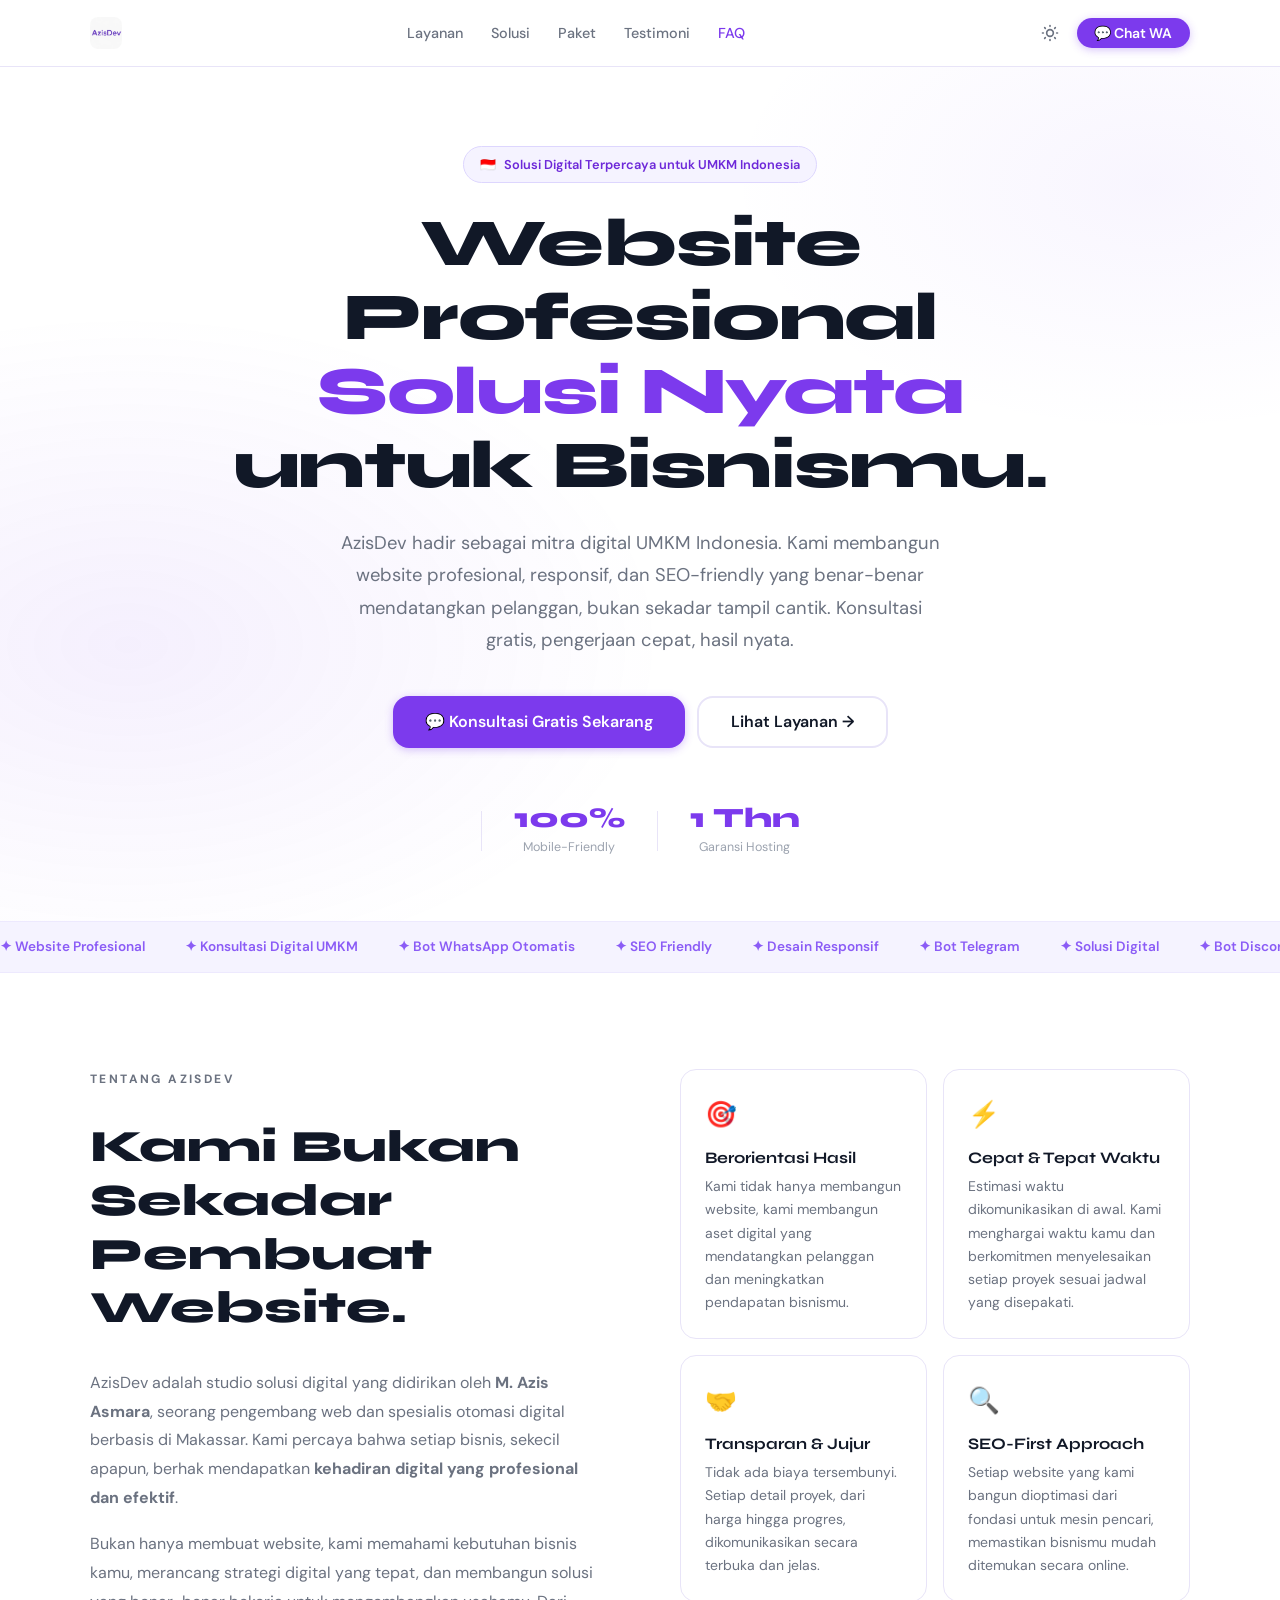
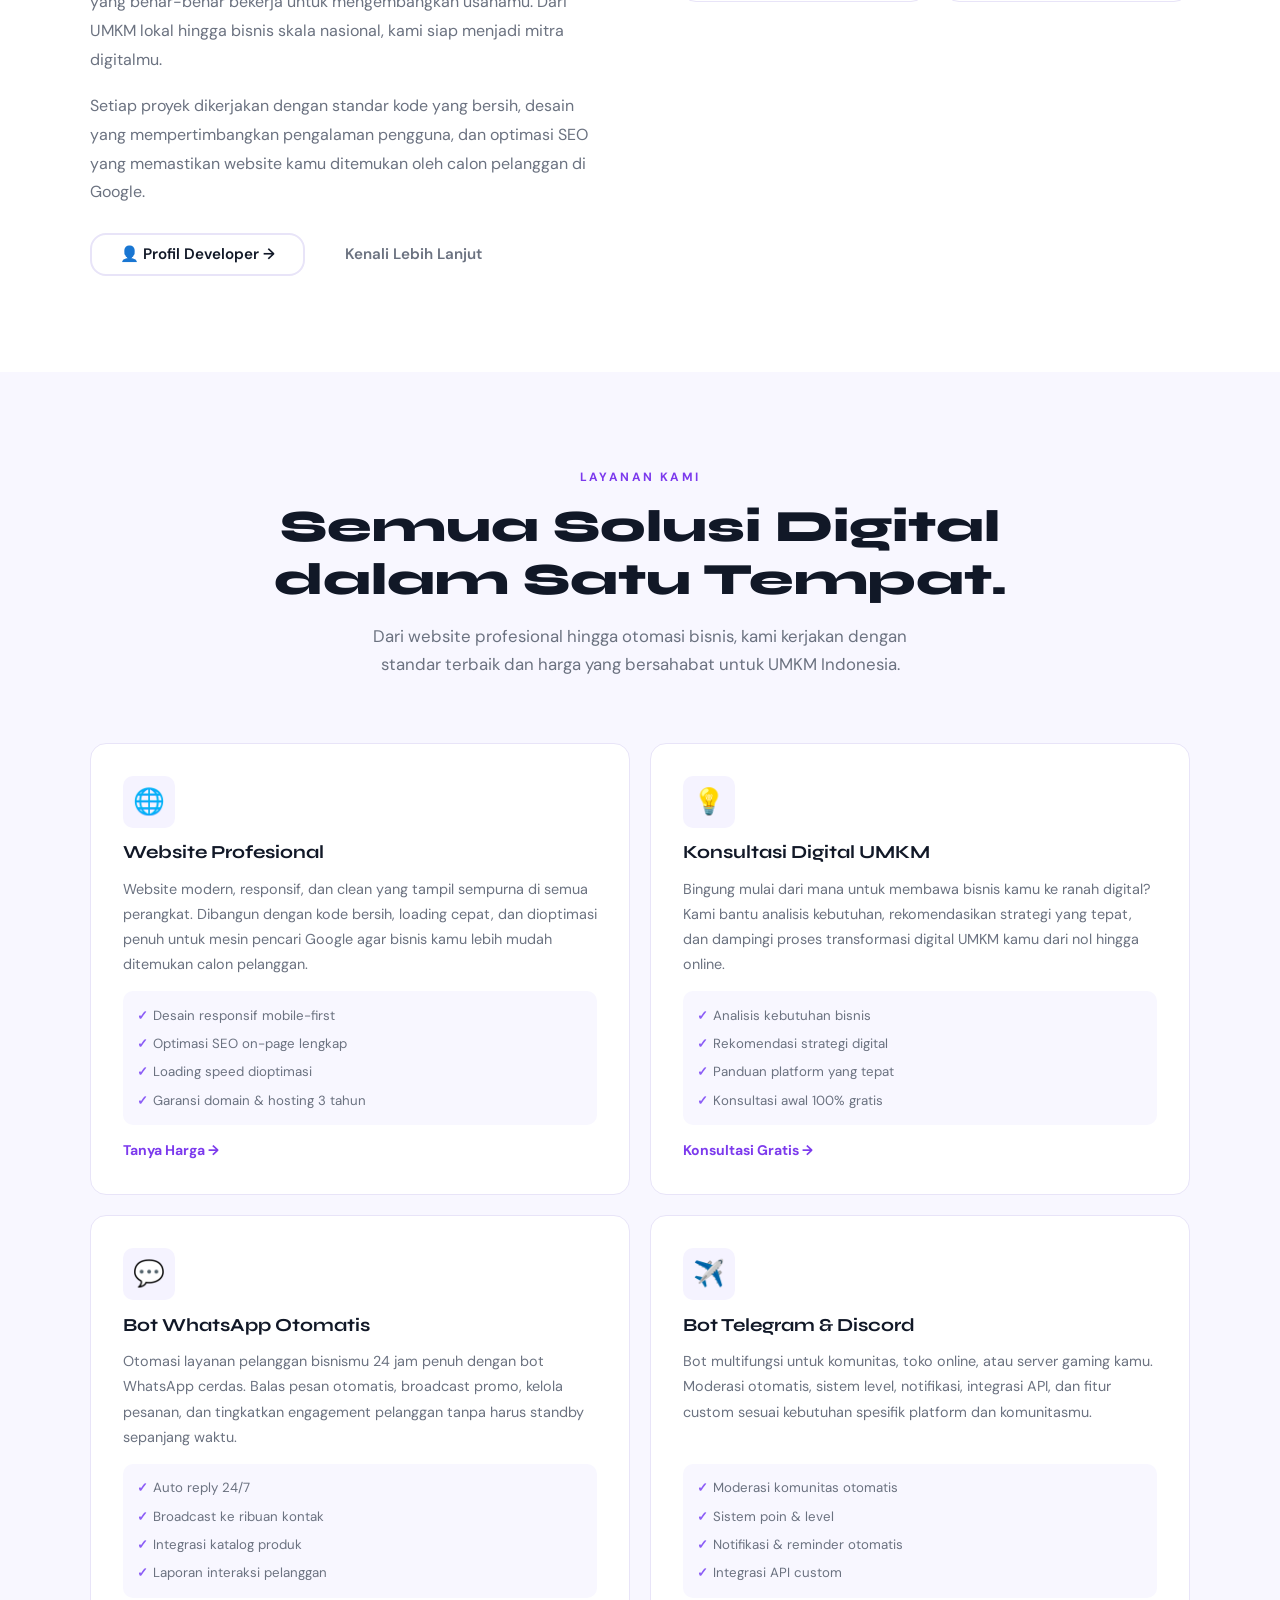
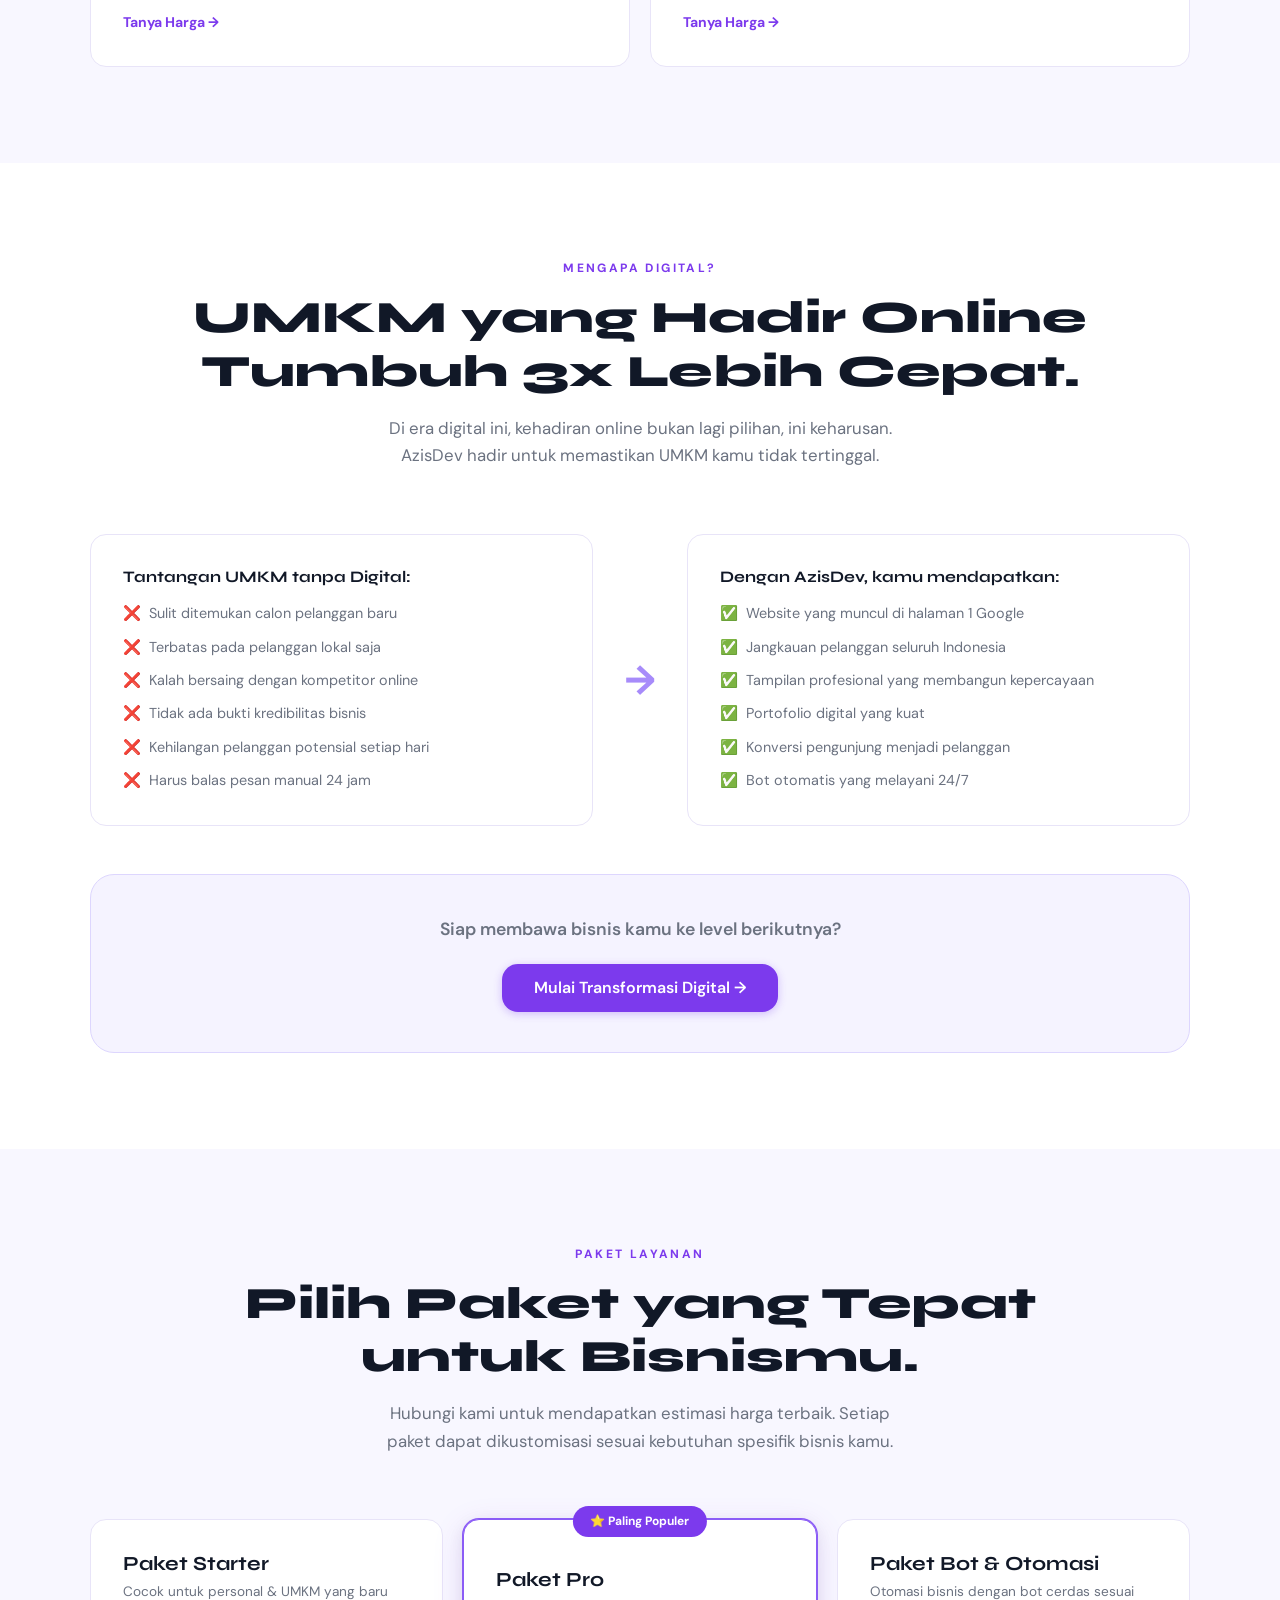
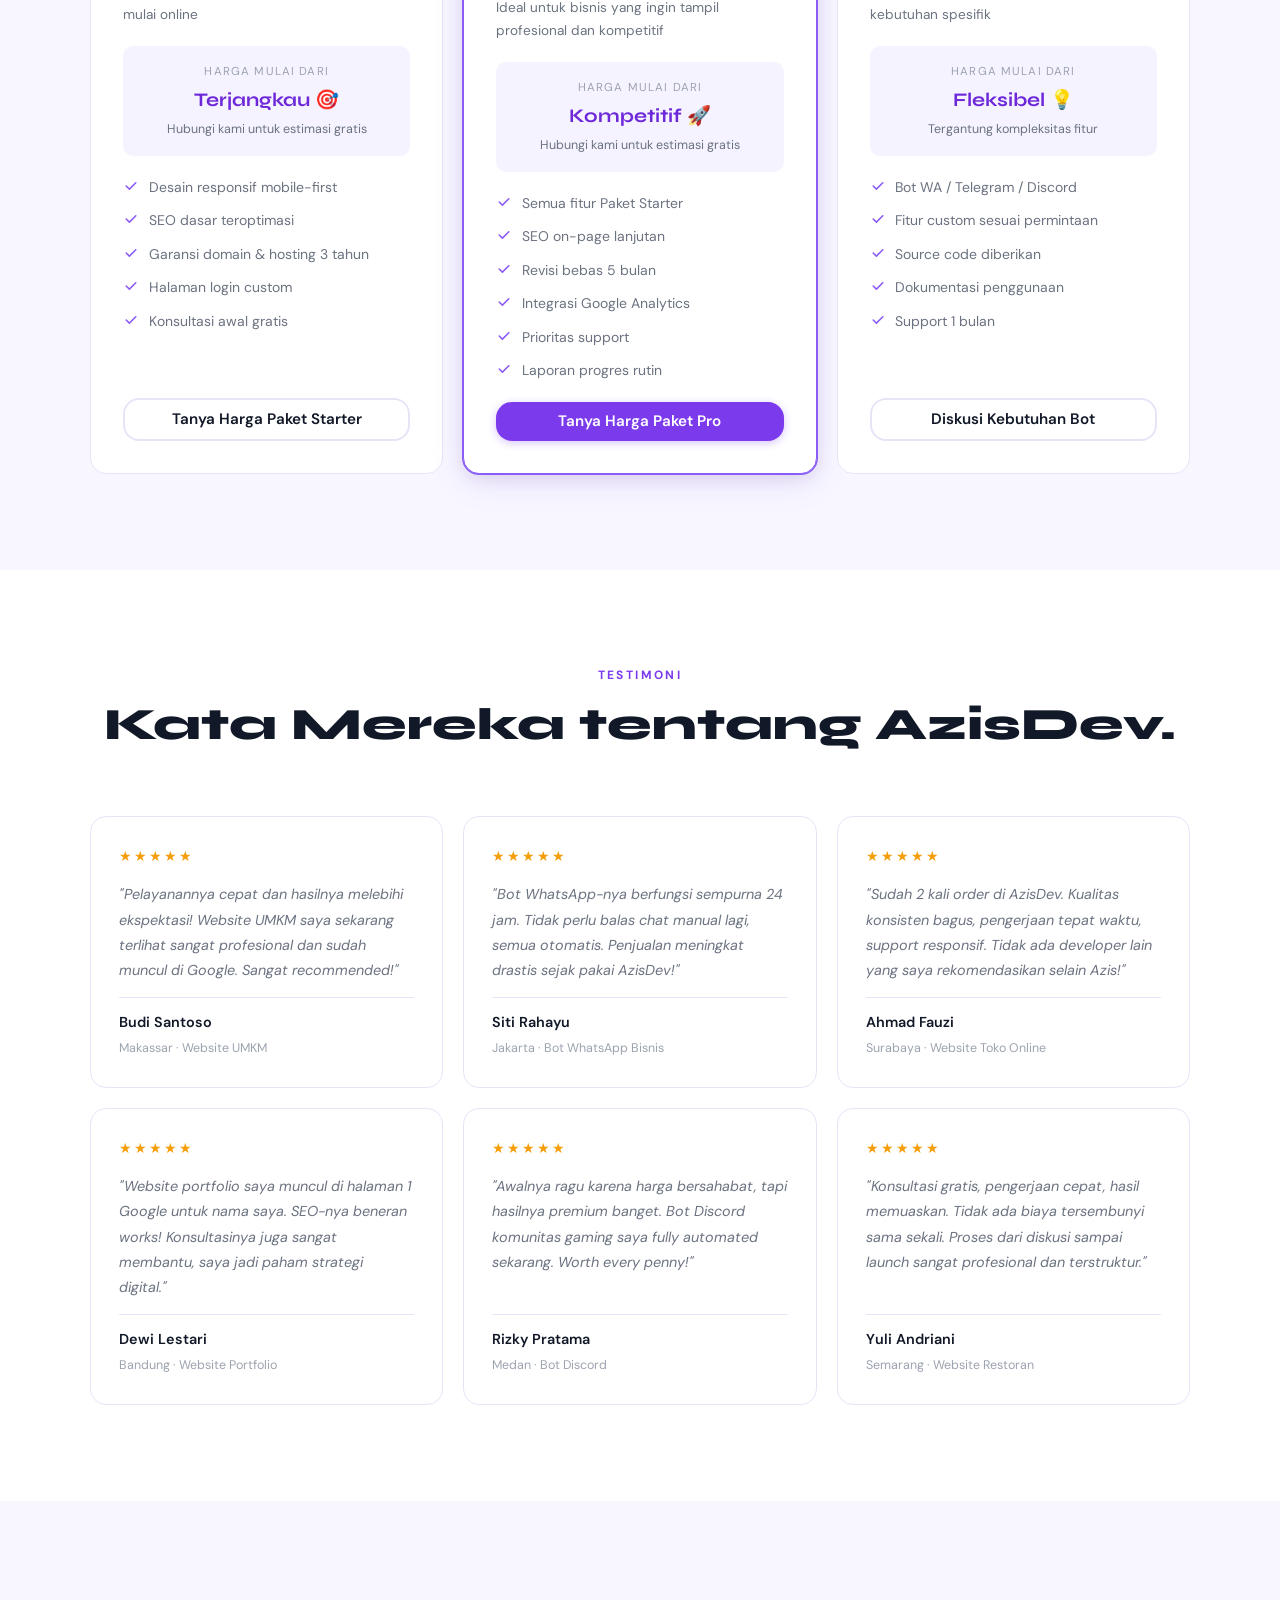
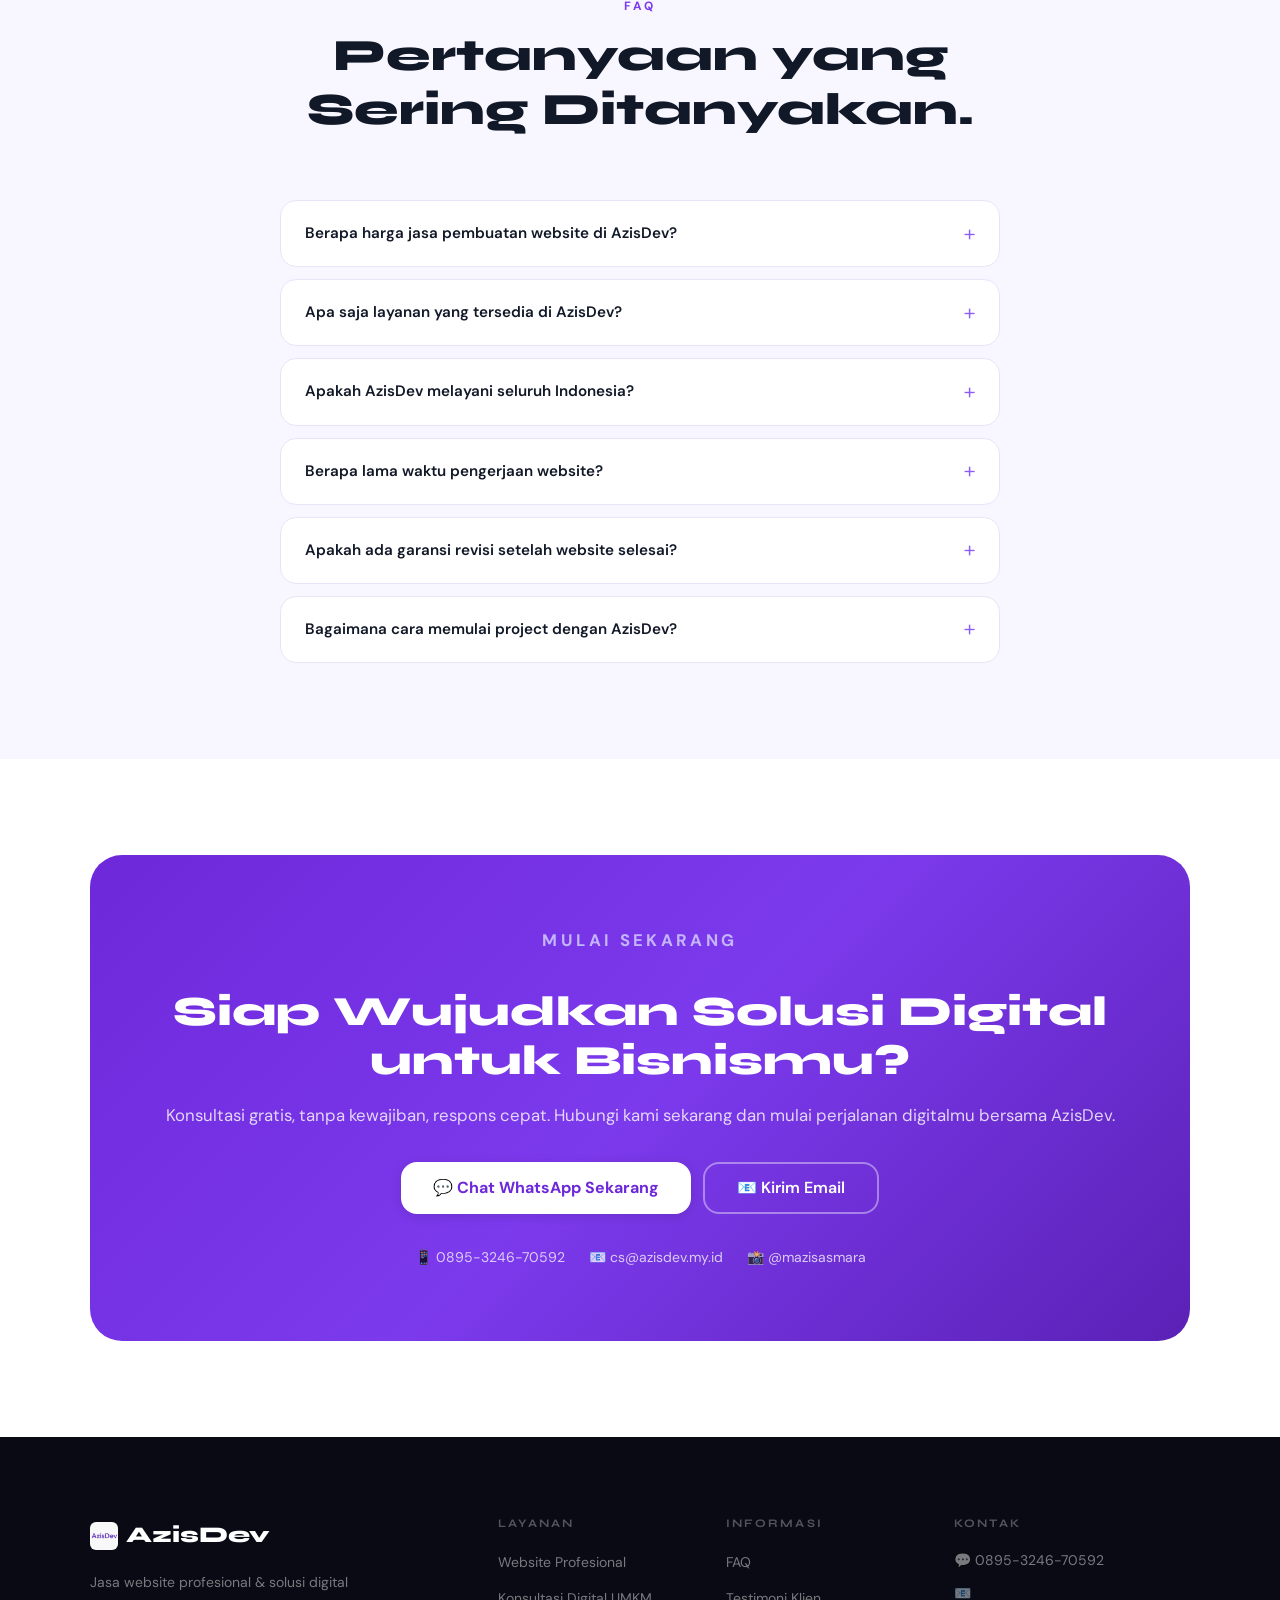
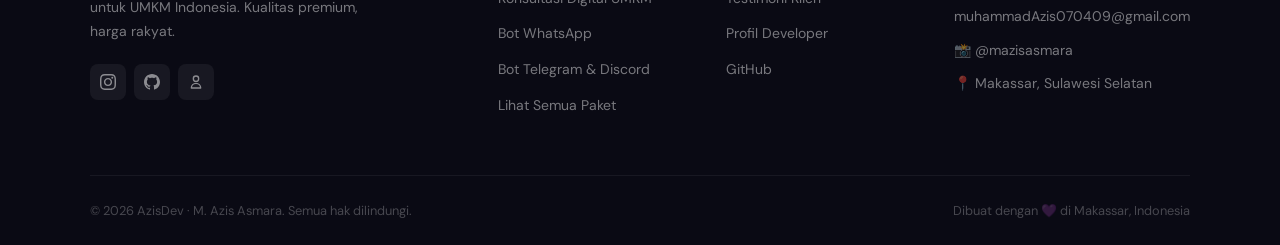
==== index.html @ d0a7f4ba "Update og:image and twitter:image to logo.webp" ====
<!DOCTYPE html>
<html lang="id" prefix="og: https://ogp.me/ns#">
<head>
  <!-- ═══════════════════════════════════════════════
       CHARSET & VIEWPORT, wajib ada, pertama
  ═══════════════════════════════════════════════ -->
  <meta charset="UTF-8">
  <meta name="viewport" content="width=device-width, initial-scale=1.0">
  <meta http-equiv="X-UA-Compatible" content="IE=edge">

  <!-- ═══════════════════════════════════════════════
       PRIMARY SEO
  ═══════════════════════════════════════════════ -->
  <title>AzisDev – Jasa Website Profesional & Solusi Digital UMKM Termurah Indonesia</title>
  <meta name="description" content="AzisDev menyediakan jasa pembuatan website profesional, konsultasi digital, dan solusi teknologi untuk UMKM di seluruh Indonesia. Website responsif, SEO-friendly, modern, dan harga terjangkau. Konsultasi gratis!">
  <meta name="keywords" content="jasa website profesional, jasa pembuatan website, solusi digital UMKM, konsultasi website, jasa website murah indonesia, web developer indonesia, jasa website UMKM, azisdev, M Azis Asmara, website bisnis indonesia">
  <meta name="author" content="M. Azis Asmara – AzisDev">
  <meta name="robots" content="index, follow, max-snippet:-1, max-image-preview:large, max-video-preview:-1">
  <meta name="theme-color" content="#7c3aed">
  <meta name="copyright" content="AzisDev 2026">
  <meta name="language" content="Indonesian">
  <meta name="revisit-after" content="7 days">
  <meta name="category" content="Web Development, Digital Solutions">
  <meta name="coverage" content="Indonesia">
  <meta name="distribution" content="Global">
  <meta name="rating" content="General">

  <!-- ═══════════════════════════════════════════════
       CANONICAL
  ═══════════════════════════════════════════════ -->
  <link rel="canonical" href="https://azisdev.my.id/">

  <!-- ═══════════════════════════════════════════════
       OPEN GRAPH
  ═══════════════════════════════════════════════ -->
  <meta property="og:type" content="website">
  <meta property="og:site_name" content="AzisDev">
  <meta property="og:locale" content="id_ID">
  <meta property="og:title" content="AzisDev – Jasa Website Profesional & Solusi Digital UMKM">
  <meta property="og:description" content="Jasa pembuatan website profesional dan solusi digital untuk UMKM di seluruh Indonesia. Responsif, SEO-friendly, harga terjangkau. Konsultasi gratis!">
  <meta property="og:url" content="https://azisdev.my.id/">
  <meta property="og:image" content="https://azisdev.my.id/img/logo.webp">
  <meta property="og:image:width" content="500">
  <meta property="og:image:height" content="500">
  <meta property="og:image:alt" content="AzisDev – Jasa Website & Solusi Digital UMKM Indonesia">

  <!-- ═══════════════════════════════════════════════
       TWITTER CARD
  ═══════════════════════════════════════════════ -->
  <meta name="twitter:card" content="summary_large_image">
  <meta name="twitter:site" content="@mazisasmara">
  <meta name="twitter:creator" content="@mazisasmara">
  <meta name="twitter:title" content="AzisDev – Jasa Website Profesional & Solusi Digital UMKM">
  <meta name="twitter:description" content="Jasa pembuatan website profesional dan solusi digital untuk UMKM Indonesia. Responsif, SEO-friendly, harga terjangkau.">
  <meta name="twitter:image" content="https://azisdev.my.id/img/logo.webp">

  <!-- ═══════════════════════════════════════════════
       FAVICON
  ═══════════════════════════════════════════════ -->
  <link rel="icon" type="image/webp" href="/img/logo.webp">
  <link rel="apple-touch-icon" href="/img/logo.webp">
  <link rel="shortcut icon" href="/img/logo.webp">

  <!-- ═══════════════════════════════════════════════
       SCHEMA.ORG STRUCTURED DATA
  ═══════════════════════════════════════════════ -->
  <script type="application/ld+json">
  {
    "@context": "https://schema.org",
    "@graph": [
      {
        "@type": "WebSite",
        "@id": "https://azisdev.my.id/#website",
        "url": "https://azisdev.my.id/",
        "name": "AzisDev",
        "description": "Jasa website profesional dan solusi digital untuk UMKM Indonesia",
        "inLanguage": ["id-ID", "en-US"],
        "publisher": { "@id": "https://azisdev.my.id/#business" }
      },
      {
        "@type": "ProfessionalService",
        "@id": "https://azisdev.my.id/#business",
        "name": "AzisDev",
        "alternateName": "Azis Dev",
        "url": "https://azisdev.my.id/",
        "logo": "https://azisdev.my.id/img/logo.webp",
        "image": "https://azisdev.my.id/img/logo.webp",
        "description": "AzisDev menyediakan jasa pembuatan website profesional, konsultasi digital, dan solusi teknologi untuk UMKM di seluruh Indonesia.",
        "founder": {
          "@type": "Person",
          "name": "M. Azis Asmara",
          "url": "https://azisasmara.my.id/",
          "sameAs": [
            "https://www.instagram.com/mazisasmara",
            "https://github.com/mazisasmara"
          ]
        },
        "telephone": "+62895324670592",
        "email": "cs@azisdev.my.id",
        "address": {
          "@type": "PostalAddress",
          "addressLocality": "Makassar",
          "addressRegion": "Sulawesi Selatan",
          "addressCountry": "ID"
        },
        "geo": {
          "@type": "GeoCoordinates",
          "latitude": -5.1477,
          "longitude": 119.4327
        },
        "areaServed": {
          "@type": "Country",
          "name": "Indonesia"
        },
        "serviceType": ["Website Development", "Digital Consulting", "UMKM Digital Solutions", "WhatsApp Bot", "Telegram Bot"],
        "openingHours": "Mo-Su 08:00-22:00",
        "sameAs": [
          "https://www.instagram.com/mazisasmara",
          "https://github.com/mazisasmara",
          "https://azisasmara.my.id/"
        ],
        "aggregateRating": {
          "@type": "AggregateRating",
          "ratingValue": "5.0",
          "reviewCount": "24",
          "bestRating": "5",
          "worstRating": "1"
        }
      },
      {
        "@type": "FAQPage",
        "mainEntity": [
          {
            "@type": "Question",
            "name": "Berapa harga jasa pembuatan website di AzisDev?",
            "acceptedAnswer": {
              "@type": "Answer",
              "text": "Harga kami sangat kompetitif dan disesuaikan dengan kebutuhan proyek. Hubungi kami via WhatsApp untuk konsultasi dan estimasi harga gratis tanpa kewajiban apapun."
            }
          },
          {
            "@type": "Question",
            "name": "Apa saja layanan yang tersedia di AzisDev?",
            "acceptedAnswer": {
              "@type": "Answer",
              "text": "AzisDev menyediakan jasa pembuatan website profesional, konsultasi digital untuk UMKM, bot WhatsApp otomatis, bot Telegram, bot Discord, dan solusi teknologi custom sesuai kebutuhan bisnis."
            }
          },
          {
            "@type": "Question",
            "name": "Apakah AzisDev melayani seluruh Indonesia?",
            "acceptedAnswer": {
              "@type": "Answer",
              "text": "Ya, AzisDev melayani klien dari seluruh Indonesia secara online. Konsultasi dilakukan via WhatsApp dan pengerjaan dilakukan secara remote."
            }
          },
          {
            "@type": "Question",
            "name": "Berapa lama pengerjaan website?",
            "acceptedAnswer": {
              "@type": "Answer",
              "text": "Estimasi waktu pengerjaan dikomunikasikan di awal sesuai kompleksitas proyek. Landing page sederhana bisa selesai dalam 1-3 hari kerja, website kompleks 1-2 minggu."
            }
          }
        ]
      }
    ]
  }
  </script>

  <!-- ═══════════════════════════════════════════════
       PRECONNECT & FONTS
  ═══════════════════════════════════════════════ -->
  <link rel="preconnect" href="https://fonts.googleapis.com">
  <link rel="preconnect" href="https://fonts.gstatic.com" crossorigin>
  <link href="https://fonts.googleapis.com/css2?family=Syne:wght@600;700;800&family=DM+Sans:ital,opsz,wght@0,9..40,300;0,9..40,400;0,9..40,500;0,9..40,600;1,9..40,400&display=swap" rel="stylesheet">

  <!-- ═══════════════════════════════════════════════
       STYLES
  ═══════════════════════════════════════════════ -->
  <link rel="stylesheet" href="style.css">
</head>

<body>

<!-- ═══════════════════ SKIP NAV (accessibility) ═══════════════════ -->
<a href="#main" class="skip-nav">Langsung ke konten utama</a>

<!-- ═══════════════════════════════════════════════
     NAVBAR
═══════════════════════════════════════════════ -->
<header role="banner">
  <nav class="nav" id="nav" aria-label="Navigasi utama">
    <div class="nav__inner">

      <!-- Logo -->
      <a href="/" class="nav__logo" aria-label="AzisDev – Beranda">
        <img src="/img/logo.webp" alt="AzisDev logo" width="32" height="32" class="nav__logo-img">
        <!-- <span class="nav__logo-text"><span class="accent">Azis</span>Dev</span> -->
      </a>

      <!-- Desktop links -->
      <ul class="nav__links" role="list">
        <li><a href="#layanan" class="nav__link">Layanan</a></li>
        <li><a href="#solusi" class="nav__link">Solusi</a></li>
        <li><a href="#paket" class="nav__link">Paket</a></li>
        <li><a href="#testimoni" class="nav__link">Testimoni</a></li>
        <li><a href="#faq" class="nav__link">FAQ</a></li>
      </ul>

      <!-- Right actions -->
      <div class="nav__actions">
        <button class="btn-theme" id="themeBtn" aria-label="Toggle dark mode" title="Ganti tema">
          <svg class="icon-sun" aria-hidden="true" fill="none" stroke="currentColor" stroke-width="2" viewBox="0 0 24 24"><path stroke-linecap="round" stroke-linejoin="round" d="M12 3v1m0 16v1m9-9h-1M4 12H3m15.364 6.364l-.707-.707M6.343 6.343l-.707-.707m12.728 0l-.707.707M6.343 17.657l-.707.707M16 12a4 4 0 11-8 0 4 4 0 018 0z"/></svg>
          <svg class="icon-moon" aria-hidden="true" fill="none" stroke="currentColor" stroke-width="2" viewBox="0 0 24 24"><path stroke-linecap="round" stroke-linejoin="round" d="M20.354 15.354A9 9 0 018.646 3.646 9.003 9.003 0 0012 21a9.003 9.003 0 008.354-5.646z"/></svg>
        </button>
        <a href="https://wa.me/62895324670592?text=Halo%20AzisDev%2C%20saya%20ingin%20konsultasi" class="btn btn--primary btn--sm" target="_blank" rel="noopener noreferrer" aria-label="Chat WhatsApp AzisDev">
          💬 Chat WA
        </a>
        <button class="nav__burger" id="burger" aria-label="Buka menu" aria-expanded="false" aria-controls="mobileMenu">
          <span></span><span></span><span></span>
        </button>
      </div>
    </div>

    <!-- Mobile menu -->
    <div class="nav__mobile" id="mobileMenu" role="dialog" aria-label="Menu navigasi mobile" hidden>
      <ul role="list">
        <li><a href="#layanan" class="nav__link">Layanan</a></li>
        <li><a href="#solusi" class="nav__link">Solusi</a></li>
        <li><a href="#paket" class="nav__link">Paket</a></li>
        <li><a href="#testimoni" class="nav__link">Testimoni</a></li>
        <li><a href="#faq" class="nav__link">FAQ</a></li>
      </ul>
      <a href="https://wa.me/62895324670592?text=Halo%20AzisDev%2C%20saya%20ingin%20konsultasi" class="btn btn--primary" target="_blank" rel="noopener noreferrer">💬 Chat WhatsApp</a>
    </div>
  </nav>
</header>

<!-- ═══════════════════════════════════════════════
     MAIN CONTENT
═══════════════════════════════════════════════ -->
<main id="main" role="main">

  <!-- ─── HERO ─── -->
  <section class="hero" aria-labelledby="hero-heading">
    <div class="hero__bg" aria-hidden="true"></div>
    <div class="container">
      <div class="hero__content">

        <div class="badge animate-fade-up" role="text">
          <span aria-hidden="true">🇮🇩</span>
          Solusi Digital Terpercaya untuk UMKM Indonesia
        </div>

        <h1 id="hero-heading" class="hero__title animate-fade-up" style="animation-delay:.1s">
          Website Profesional<br>
          <span class="accent">Solusi Nyata</span><br>
          untuk Bisnismu.
        </h1>

        <p class="hero__desc animate-fade-up" style="animation-delay:.2s">
          AzisDev hadir sebagai mitra digital UMKM Indonesia. Kami membangun website profesional, responsif, dan SEO-friendly yang benar-benar mendatangkan pelanggan, bukan sekadar tampil cantik. Konsultasi gratis, pengerjaan cepat, hasil nyata.
        </p>

        <div class="hero__cta animate-fade-up" style="animation-delay:.3s">
          <a href="https://wa.me/62895324670592?text=Halo%20AzisDev%2C%20saya%20ingin%20konsultasi%20gratis" class="btn btn--primary btn--lg" target="_blank" rel="noopener noreferrer">
            💬 Konsultasi Gratis Sekarang
          </a>
          <a href="#layanan" class="btn btn--outline btn--lg">
            Lihat Layanan →
          </a>
        </div>

        <div class="hero__stats animate-fade-up" style="animation-delay:.4s" role="list" aria-label="Statistik AzisDev">
          
          <div class="stat__divider" aria-hidden="true"></div>
          <div class="stat" role="listitem">
            <strong class="stat__num">100%</strong>
            <span class="stat__label">Mobile-Friendly</span>
          </div>
          <div class="stat__divider" aria-hidden="true"></div>
          <div class="stat" role="listitem">
            <strong class="stat__num">1 Thn</strong>
            <span class="stat__label">Garansi Hosting</span>
          </div>
        </div>

      </div>
    </div>
  </section>

  <!-- ─── MARQUEE ─── -->
  <div class="marquee" aria-hidden="true">
    <div class="marquee__track">
      <div class="marquee__inner">
        <span>✦ Website Profesional</span><span>✦ Konsultasi Digital UMKM</span><span>✦ Bot WhatsApp Otomatis</span><span>✦ SEO Friendly</span><span>✦ Desain Responsif</span><span>✦ Bot Telegram</span><span>✦ Solusi Digital</span><span>✦ Bot Discord</span><span>✦ Harga Terjangkau</span><span>✦ Garansi 3 Tahun</span>
        <span>✦ Website Profesional</span><span>✦ Konsultasi Digital UMKM</span><span>✦ Bot WhatsApp Otomatis</span><span>✦ SEO Friendly</span><span>✦ Desain Responsif</span><span>✦ Bot Telegram</span><span>✦ Solusi Digital</span><span>✦ Bot Discord</span><span>✦ Harga Terjangkau</span><span>✦ Garansi 3 Tahun</span>
      </div>
    </div>
  </div>

  <!-- ─── TENTANG ─── -->
  <section class="section about" aria-labelledby="about-heading">
    <div class="container">
      <div class="about__grid">
        <div class="about__text">
          <p class="section-label">Tentang AzisDev</p>
          <h2 id="about-heading" class="section-title aos">Kami Bukan Sekadar Pembuat Website.</h2>
          <p class="aos" style="animation-delay:.1s">
            AzisDev adalah studio solusi digital yang didirikan oleh <strong>M. Azis Asmara</strong>, seorang pengembang web dan spesialis otomasi digital berbasis di Makassar. Kami percaya bahwa setiap bisnis, sekecil apapun, berhak mendapatkan <strong>kehadiran digital yang profesional dan efektif</strong>.
          </p>
          <p class="aos" style="animation-delay:.18s">
            Bukan hanya membuat website, kami memahami kebutuhan bisnis kamu, merancang strategi digital yang tepat, dan membangun solusi yang benar-benar bekerja untuk mengembangkan usahamu. Dari UMKM lokal hingga bisnis skala nasional, kami siap menjadi mitra digitalmu.
          </p>
          <p class="aos" style="animation-delay:.26s">
            Setiap proyek dikerjakan dengan standar kode yang bersih, desain yang mempertimbangkan pengalaman pengguna, dan optimasi SEO yang memastikan website kamu ditemukan oleh calon pelanggan di Google.
          </p>
          <div class="about__actions aos" style="animation-delay:.34s">
            <a href="https://azisasmara.my.id/" class="btn btn--outline" target="_blank" rel="noopener noreferrer" aria-label="Lihat profil M. Azis Asmara">
              👤 Profil Developer →
            </a>
            <a href="https://wa.me/62895324670592?text=Halo%20Azis%2C%20saya%20ingin%20tahu%20lebih%20tentang%20AzisDev" class="btn btn--ghost" target="_blank" rel="noopener noreferrer">
              Kenali Lebih Lanjut
            </a>
          </div>
        </div>
        <div class="about__values aos" aria-label="Nilai-nilai AzisDev">
          <div class="value-card">
            <div class="value-card__icon" aria-hidden="true">🎯</div>
            <h3>Berorientasi Hasil</h3>
            <p>Kami tidak hanya membangun website, kami membangun aset digital yang mendatangkan pelanggan dan meningkatkan pendapatan bisnismu.</p>
          </div>
          <div class="value-card">
            <div class="value-card__icon" aria-hidden="true">⚡</div>
            <h3>Cepat & Tepat Waktu</h3>
            <p>Estimasi waktu dikomunikasikan di awal. Kami menghargai waktu kamu dan berkomitmen menyelesaikan setiap proyek sesuai jadwal yang disepakati.</p>
          </div>
          <div class="value-card">
            <div class="value-card__icon" aria-hidden="true">🤝</div>
            <h3>Transparan & Jujur</h3>
            <p>Tidak ada biaya tersembunyi. Setiap detail proyek, dari harga hingga progres, dikomunikasikan secara terbuka dan jelas.</p>
          </div>
          <div class="value-card">
            <div class="value-card__icon" aria-hidden="true">🔍</div>
            <h3>SEO-First Approach</h3>
            <p>Setiap website yang kami bangun dioptimasi dari fondasi untuk mesin pencari, memastikan bisnismu mudah ditemukan secara online.</p>
          </div>
        </div>
      </div>
    </div>
  </section>

  <!-- ─── LAYANAN ─── -->
  <section class="section services bg-alt" id="layanan" aria-labelledby="services-heading">
    <div class="container">
      <div class="section-header">
        <p class="section-label">Layanan Kami</p>
        <h2 id="services-heading" class="section-title aos">Semua Solusi Digital<br>dalam Satu Tempat.</h2>
        <p class="section-sub aos">Dari website profesional hingga otomasi bisnis, kami kerjakan dengan standar terbaik dan harga yang bersahabat untuk UMKM Indonesia.</p>
      </div>

      <div class="services__grid">

        <article class="service-card aos" aria-labelledby="svc1">
          <div class="service-card__icon" aria-hidden="true">🌐</div>
          <h3 id="svc1">Website Profesional</h3>
          <p>Website modern, responsif, dan clean yang tampil sempurna di semua perangkat. Dibangun dengan kode bersih, loading cepat, dan dioptimasi penuh untuk mesin pencari Google agar bisnis kamu lebih mudah ditemukan calon pelanggan.</p>
          <ul class="service-card__features" aria-label="Fitur website profesional">
            <li>Desain responsif mobile-first</li>
            <li>Optimasi SEO on-page lengkap</li>
            <li>Loading speed dioptimasi</li>
            <li>Garansi domain & hosting 3 tahun</li>
          </ul>
          <a href="https://wa.me/62895324670592?text=Halo%20AzisDev%2C%20saya%20tertarik%20jasa%20website%20profesional" class="service-card__cta" target="_blank" rel="noopener noreferrer">Tanya Harga →</a>
        </article>

        <article class="service-card aos" style="animation-delay:.1s" aria-labelledby="svc2">
          <div class="service-card__icon" aria-hidden="true">💡</div>
          <h3 id="svc2">Konsultasi Digital UMKM</h3>
          <p>Bingung mulai dari mana untuk membawa bisnis kamu ke ranah digital? Kami bantu analisis kebutuhan, rekomendasikan strategi yang tepat, dan dampingi proses transformasi digital UMKM kamu dari nol hingga online.</p>
          <ul class="service-card__features" aria-label="Fitur konsultasi digital">
            <li>Analisis kebutuhan bisnis</li>
            <li>Rekomendasi strategi digital</li>
            <li>Panduan platform yang tepat</li>
            <li>Konsultasi awal 100% gratis</li>
          </ul>
          <a href="https://wa.me/62895324670592?text=Halo%20AzisDev%2C%20saya%20butuh%20konsultasi%20digital%20untuk%20UMKM" class="service-card__cta" target="_blank" rel="noopener noreferrer">Konsultasi Gratis →</a>
        </article>

        <article class="service-card aos" style="animation-delay:.2s" aria-labelledby="svc3">
          <div class="service-card__icon" aria-hidden="true">💬</div>
          <h3 id="svc3">Bot WhatsApp Otomatis</h3>
          <p>Otomasi layanan pelanggan bisnismu 24 jam penuh dengan bot WhatsApp cerdas. Balas pesan otomatis, broadcast promo, kelola pesanan, dan tingkatkan engagement pelanggan tanpa harus standby sepanjang waktu.</p>
          <ul class="service-card__features" aria-label="Fitur bot WhatsApp">
            <li>Auto reply 24/7</li>
            <li>Broadcast ke ribuan kontak</li>
            <li>Integrasi katalog produk</li>
            <li>Laporan interaksi pelanggan</li>
          </ul>
          <a href="https://wa.me/62895324670592?text=Halo%20AzisDev%2C%20saya%20tertarik%20jasa%20bot%20WhatsApp" class="service-card__cta" target="_blank" rel="noopener noreferrer">Tanya Harga →</a>
        </article>

        <article class="service-card aos" style="animation-delay:.3s" aria-labelledby="svc4">
          <div class="service-card__icon" aria-hidden="true">✈️</div>
          <h3 id="svc4">Bot Telegram & Discord</h3>
          <p>Bot multifungsi untuk komunitas, toko online, atau server gaming kamu. Moderasi otomatis, sistem level, notifikasi, integrasi API, dan fitur custom sesuai kebutuhan spesifik platform dan komunitasmu.</p>
          <ul class="service-card__features" aria-label="Fitur bot Telegram Discord">
            <li>Moderasi komunitas otomatis</li>
            <li>Sistem poin & level</li>
            <li>Notifikasi & reminder otomatis</li>
            <li>Integrasi API custom</li>
          </ul>
          <a href="https://wa.me/62895324670592?text=Halo%20AzisDev%2C%20saya%20tertarik%20jasa%20bot%20Telegram%20atau%20Discord" class="service-card__cta" target="_blank" rel="noopener noreferrer">Tanya Harga →</a>
        </article>

      </div>
    </div>
  </section>

  <!-- ─── SOLUSI UMKM ─── -->
  <section class="section solution" id="solusi" aria-labelledby="solution-heading">
    <div class="container">
      <div class="section-header">
        <p class="section-label">Mengapa Digital?</p>
        <h2 id="solution-heading" class="section-title aos">UMKM yang Hadir Online<br>Tumbuh 3x Lebih Cepat.</h2>
        <p class="section-sub aos">Di era digital ini, kehadiran online bukan lagi pilihan, ini keharusan. AzisDev hadir untuk memastikan UMKM kamu tidak tertinggal.</p>
      </div>

      <div class="solution__grid">
        <div class="solution__problems aos">
          <h3>Tantangan UMKM tanpa Digital:</h3>
          <ul class="problem-list" role="list">
            <li role="listitem"><span aria-hidden="true">❌</span> Sulit ditemukan calon pelanggan baru</li>
            <li role="listitem"><span aria-hidden="true">❌</span> Terbatas pada pelanggan lokal saja</li>
            <li role="listitem"><span aria-hidden="true">❌</span> Kalah bersaing dengan kompetitor online</li>
            <li role="listitem"><span aria-hidden="true">❌</span> Tidak ada bukti kredibilitas bisnis</li>
            <li role="listitem"><span aria-hidden="true">❌</span> Kehilangan pelanggan potensial setiap hari</li>
            <li role="listitem"><span aria-hidden="true">❌</span> Harus balas pesan manual 24 jam</li>
          </ul>
        </div>
        <div class="solution__arrow aos" aria-hidden="true">→</div>
        <div class="solution__results aos" style="animation-delay:.15s">
          <h3>Dengan AzisDev, kamu mendapatkan:</h3>
          <ul class="result-list" role="list">
            <li role="listitem"><span aria-hidden="true">✅</span> Website yang muncul di halaman 1 Google</li>
            <li role="listitem"><span aria-hidden="true">✅</span> Jangkauan pelanggan seluruh Indonesia</li>
            <li role="listitem"><span aria-hidden="true">✅</span> Tampilan profesional yang membangun kepercayaan</li>
            <li role="listitem"><span aria-hidden="true">✅</span> Portofolio digital yang kuat</li>
            <li role="listitem"><span aria-hidden="true">✅</span> Konversi pengunjung menjadi pelanggan</li>
            <li role="listitem"><span aria-hidden="true">✅</span> Bot otomatis yang melayani 24/7</li>
          </ul>
        </div>
      </div>

      <div class="solution__cta aos">
        <p>Siap membawa bisnis kamu ke level berikutnya?</p>
        <a href="https://wa.me/62895324670592?text=Halo%20AzisDev%2C%20saya%20ingin%20konsultasi%20digital%20untuk%20bisnis%20saya" class="btn btn--primary btn--lg" target="_blank" rel="noopener noreferrer">
          Mulai Transformasi Digital →
        </a>
      </div>
    </div>
  </section>

  <!-- ─── PAKET ─── -->
  <section class="section packages bg-alt" id="paket" aria-labelledby="paket-heading">
    <div class="container">
      <div class="section-header">
        <p class="section-label">Paket Layanan</p>
        <h2 id="paket-heading" class="section-title aos">Pilih Paket yang Tepat<br>untuk Bisnismu.</h2>
        <p class="section-sub aos">Hubungi kami untuk mendapatkan estimasi harga terbaik. Setiap paket dapat dikustomisasi sesuai kebutuhan spesifik bisnis kamu.</p>
      </div>

      <div class="packages__grid">

        <article class="pkg-card aos" aria-labelledby="pkg1">
          <div class="pkg-card__header">
            <h3 id="pkg1">Paket Starter</h3>
            <p class="pkg-card__sub">Cocok untuk personal & UMKM yang baru mulai online</p>
          </div>
          <div class="pkg-card__price">
            <span class="pkg-card__price-label">Harga mulai dari</span>
            <span class="pkg-card__price-value">Terjangkau 🎯</span>
            <span class="pkg-card__price-note">Hubungi kami untuk estimasi gratis</span>
          </div>
          <ul class="pkg-card__features" aria-label="Fitur paket starter">
            <li><svg aria-hidden="true" viewBox="0 0 20 20" fill="currentColor"><path fill-rule="evenodd" d="M16.707 5.293a1 1 0 010 1.414l-8 8a1 1 0 01-1.414 0l-4-4a1 1 0 011.414-1.414L8 12.586l7.293-7.293a1 1 0 011.414 0z" clip-rule="evenodd"/></svg>Desain responsif mobile-first</li>
            <li><svg aria-hidden="true" viewBox="0 0 20 20" fill="currentColor"><path fill-rule="evenodd" d="M16.707 5.293a1 1 0 010 1.414l-8 8a1 1 0 01-1.414 0l-4-4a1 1 0 011.414-1.414L8 12.586l7.293-7.293a1 1 0 011.414 0z" clip-rule="evenodd"/></svg>SEO dasar teroptimasi</li>
            <li><svg aria-hidden="true" viewBox="0 0 20 20" fill="currentColor"><path fill-rule="evenodd" d="M16.707 5.293a1 1 0 010 1.414l-8 8a1 1 0 01-1.414 0l-4-4a1 1 0 011.414-1.414L8 12.586l7.293-7.293a1 1 0 011.414 0z" clip-rule="evenodd"/></svg>Garansi domain & hosting 3 tahun</li>
            <li><svg aria-hidden="true" viewBox="0 0 20 20" fill="currentColor"><path fill-rule="evenodd" d="M16.707 5.293a1 1 0 010 1.414l-8 8a1 1 0 01-1.414 0l-4-4a1 1 0 011.414-1.414L8 12.586l7.293-7.293a1 1 0 011.414 0z" clip-rule="evenodd"/></svg>Halaman login custom</li>
            <li><svg aria-hidden="true" viewBox="0 0 20 20" fill="currentColor"><path fill-rule="evenodd" d="M16.707 5.293a1 1 0 010 1.414l-8 8a1 1 0 01-1.414 0l-4-4a1 1 0 011.414-1.414L8 12.586l7.293-7.293a1 1 0 011.414 0z" clip-rule="evenodd"/></svg>Konsultasi awal gratis</li>
          </ul>
          <a href="https://wa.me/62895324670592?text=Halo%20Azis%2C%20saya%20tertarik%20Paket%20Starter%20dan%20ingin%20tanya%20harga" class="btn btn--outline" target="_blank" rel="noopener noreferrer">Tanya Harga Paket Starter</a>
        </article>

        <article class="pkg-card pkg-card--popular aos" style="animation-delay:.12s" aria-labelledby="pkg2" aria-describedby="popular-badge">
          <div class="pkg-card__badge" id="popular-badge" role="text">⭐ Paling Populer</div>
          <div class="pkg-card__header">
            <h3 id="pkg2">Paket Pro</h3>
            <p class="pkg-card__sub">Ideal untuk bisnis yang ingin tampil profesional dan kompetitif</p>
          </div>
          <div class="pkg-card__price">
            <span class="pkg-card__price-label">Harga mulai dari</span>
            <span class="pkg-card__price-value">Kompetitif 🚀</span>
            <span class="pkg-card__price-note">Hubungi kami untuk estimasi gratis</span>
          </div>
          <ul class="pkg-card__features" aria-label="Fitur paket pro">
            <li><svg aria-hidden="true" viewBox="0 0 20 20" fill="currentColor"><path fill-rule="evenodd" d="M16.707 5.293a1 1 0 010 1.414l-8 8a1 1 0 01-1.414 0l-4-4a1 1 0 011.414-1.414L8 12.586l7.293-7.293a1 1 0 011.414 0z" clip-rule="evenodd"/></svg>Semua fitur Paket Starter</li>
            <li><svg aria-hidden="true" viewBox="0 0 20 20" fill="currentColor"><path fill-rule="evenodd" d="M16.707 5.293a1 1 0 010 1.414l-8 8a1 1 0 01-1.414 0l-4-4a1 1 0 011.414-1.414L8 12.586l7.293-7.293a1 1 0 011.414 0z" clip-rule="evenodd"/></svg>SEO on-page lanjutan</li>
            <li><svg aria-hidden="true" viewBox="0 0 20 20" fill="currentColor"><path fill-rule="evenodd" d="M16.707 5.293a1 1 0 010 1.414l-8 8a1 1 0 01-1.414 0l-4-4a1 1 0 011.414-1.414L8 12.586l7.293-7.293a1 1 0 011.414 0z" clip-rule="evenodd"/></svg>Revisi bebas 5 bulan</li>
            <li><svg aria-hidden="true" viewBox="0 0 20 20" fill="currentColor"><path fill-rule="evenodd" d="M16.707 5.293a1 1 0 010 1.414l-8 8a1 1 0 01-1.414 0l-4-4a1 1 0 011.414-1.414L8 12.586l7.293-7.293a1 1 0 011.414 0z" clip-rule="evenodd"/></svg>Integrasi Google Analytics</li>
            <li><svg aria-hidden="true" viewBox="0 0 20 20" fill="currentColor"><path fill-rule="evenodd" d="M16.707 5.293a1 1 0 010 1.414l-8 8a1 1 0 01-1.414 0l-4-4a1 1 0 011.414-1.414L8 12.586l7.293-7.293a1 1 0 011.414 0z" clip-rule="evenodd"/></svg>Prioritas support</li>
            <li><svg aria-hidden="true" viewBox="0 0 20 20" fill="currentColor"><path fill-rule="evenodd" d="M16.707 5.293a1 1 0 010 1.414l-8 8a1 1 0 01-1.414 0l-4-4a1 1 0 011.414-1.414L8 12.586l7.293-7.293a1 1 0 011.414 0z" clip-rule="evenodd"/></svg>Laporan progres rutin</li>
          </ul>
          <a href="https://wa.me/62895324670592?text=Halo%20Azis%2C%20saya%20tertarik%20Paket%20Pro%20dan%20ingin%20tanya%20harga" class="btn btn--primary" target="_blank" rel="noopener noreferrer">Tanya Harga Paket Pro</a>
        </article>

        <article class="pkg-card aos" style="animation-delay:.24s" aria-labelledby="pkg3">
          <div class="pkg-card__header">
            <h3 id="pkg3">Paket Bot & Otomasi</h3>
            <p class="pkg-card__sub">Otomasi bisnis dengan bot cerdas sesuai kebutuhan spesifik</p>
          </div>
          <div class="pkg-card__price">
            <span class="pkg-card__price-label">Harga mulai dari</span>
            <span class="pkg-card__price-value">Fleksibel 💡</span>
            <span class="pkg-card__price-note">Tergantung kompleksitas fitur</span>
          </div>
          <ul class="pkg-card__features" aria-label="Fitur paket bot">
            <li><svg aria-hidden="true" viewBox="0 0 20 20" fill="currentColor"><path fill-rule="evenodd" d="M16.707 5.293a1 1 0 010 1.414l-8 8a1 1 0 01-1.414 0l-4-4a1 1 0 011.414-1.414L8 12.586l7.293-7.293a1 1 0 011.414 0z" clip-rule="evenodd"/></svg>Bot WA / Telegram / Discord</li>
            <li><svg aria-hidden="true" viewBox="0 0 20 20" fill="currentColor"><path fill-rule="evenodd" d="M16.707 5.293a1 1 0 010 1.414l-8 8a1 1 0 01-1.414 0l-4-4a1 1 0 011.414-1.414L8 12.586l7.293-7.293a1 1 0 011.414 0z" clip-rule="evenodd"/></svg>Fitur custom sesuai permintaan</li>
            <li><svg aria-hidden="true" viewBox="0 0 20 20" fill="currentColor"><path fill-rule="evenodd" d="M16.707 5.293a1 1 0 010 1.414l-8 8a1 1 0 01-1.414 0l-4-4a1 1 0 011.414-1.414L8 12.586l7.293-7.293a1 1 0 011.414 0z" clip-rule="evenodd"/></svg>Source code diberikan</li>
            <li><svg aria-hidden="true" viewBox="0 0 20 20" fill="currentColor"><path fill-rule="evenodd" d="M16.707 5.293a1 1 0 010 1.414l-8 8a1 1 0 01-1.414 0l-4-4a1 1 0 011.414-1.414L8 12.586l7.293-7.293a1 1 0 011.414 0z" clip-rule="evenodd"/></svg>Dokumentasi penggunaan</li>
            <li><svg aria-hidden="true" viewBox="0 0 20 20" fill="currentColor"><path fill-rule="evenodd" d="M16.707 5.293a1 1 0 010 1.414l-8 8a1 1 0 01-1.414 0l-4-4a1 1 0 011.414-1.414L8 12.586l7.293-7.293a1 1 0 011.414 0z" clip-rule="evenodd"/></svg>Support 1 bulan</li>
          </ul>
          <a href="https://wa.me/62895324670592?text=Halo%20Azis%2C%20saya%20tertarik%20jasa%20bot%20otomasi%20dan%20ingin%20tanya%20harga" class="btn btn--outline" target="_blank" rel="noopener noreferrer">Diskusi Kebutuhan Bot</a>
        </article>

      </div>
    </div>
  </section>

  <!-- ─── TESTIMONI ─── -->
  <section class="section testimonials" id="testimoni" aria-labelledby="testi-heading">
    <div class="container">
      <div class="section-header">
        <p class="section-label">Testimoni</p>
        <h2 id="testi-heading" class="section-title aos">Kata Mereka tentang AzisDev.</h2>
      </div>
      <div class="testi__grid" role="list" aria-label="Testimoni klien AzisDev">

        <blockquote class="testi-card aos" role="listitem">
          <div class="testi-card__stars" aria-label="Rating 5 dari 5">★★★★★</div>
          <p>"Pelayanannya cepat dan hasilnya melebihi ekspektasi! Website UMKM saya sekarang terlihat sangat profesional dan sudah muncul di Google. Sangat recommended!"</p>
          <footer>
            <strong>Budi Santoso</strong>
            <span>Makassar · Website UMKM</span>
          </footer>
        </blockquote>

        <blockquote class="testi-card aos" style="animation-delay:.1s" role="listitem">
          <div class="testi-card__stars" aria-label="Rating 5 dari 5">★★★★★</div>
          <p>"Bot WhatsApp-nya berfungsi sempurna 24 jam. Tidak perlu balas chat manual lagi, semua otomatis. Penjualan meningkat drastis sejak pakai AzisDev!"</p>
          <footer>
            <strong>Siti Rahayu</strong>
            <span>Jakarta · Bot WhatsApp Bisnis</span>
          </footer>
        </blockquote>

        <blockquote class="testi-card aos" style="animation-delay:.2s" role="listitem">
          <div class="testi-card__stars" aria-label="Rating 5 dari 5">★★★★★</div>
          <p>"Sudah 2 kali order di AzisDev. Kualitas konsisten bagus, pengerjaan tepat waktu, support responsif. Tidak ada developer lain yang saya rekomendasikan selain Azis!"</p>
          <footer>
            <strong>Ahmad Fauzi</strong>
            <span>Surabaya · Website Toko Online</span>
          </footer>
        </blockquote>

        <blockquote class="testi-card aos" style="animation-delay:.3s" role="listitem">
          <div class="testi-card__stars" aria-label="Rating 5 dari 5">★★★★★</div>
          <p>"Website portfolio saya muncul di halaman 1 Google untuk nama saya. SEO-nya beneran works! Konsultasinya juga sangat membantu, saya jadi paham strategi digital."</p>
          <footer>
            <strong>Dewi Lestari</strong>
            <span>Bandung · Website Portfolio</span>
          </footer>
        </blockquote>

        <blockquote class="testi-card aos" style="animation-delay:.4s" role="listitem">
          <div class="testi-card__stars" aria-label="Rating 5 dari 5">★★★★★</div>
          <p>"Awalnya ragu karena harga bersahabat, tapi hasilnya premium banget. Bot Discord komunitas gaming saya fully automated sekarang. Worth every penny!"</p>
          <footer>
            <strong>Rizky Pratama</strong>
            <span>Medan · Bot Discord</span>
          </footer>
        </blockquote>

        <blockquote class="testi-card aos" style="animation-delay:.5s" role="listitem">
          <div class="testi-card__stars" aria-label="Rating 5 dari 5">★★★★★</div>
          <p>"Konsultasi gratis, pengerjaan cepat, hasil memuaskan. Tidak ada biaya tersembunyi sama sekali. Proses dari diskusi sampai launch sangat profesional dan terstruktur."</p>
          <footer>
            <strong>Yuli Andriani</strong>
            <span>Semarang · Website Restoran</span>
          </footer>
        </blockquote>

      </div>
    </div>
  </section>

  <!-- ─── FAQ ─── -->
  <section class="section faq bg-alt" id="faq" aria-labelledby="faq-heading">
    <div class="container container--narrow">
      <div class="section-header">
        <p class="section-label">FAQ</p>
        <h2 id="faq-heading" class="section-title aos">Pertanyaan yang Sering Ditanyakan.</h2>
      </div>

      <div class="faq__list" role="list">

        <div class="faq__item aos" role="listitem" itemscope itemprop="mainEntity" itemtype="https://schema.org/Question">
          <button class="faq__btn" aria-expanded="false" aria-controls="faq1-answer">
            <span itemprop="name">Berapa harga jasa pembuatan website di AzisDev?</span>
            <span class="faq__icon" aria-hidden="true">+</span>
          </button>
          <div class="faq__answer" id="faq1-answer" role="region" hidden itemscope itemprop="acceptedAnswer" itemtype="https://schema.org/Answer">
            <div itemprop="text">
              <p>Harga kami sangat kompetitif dan disesuaikan dengan kompleksitas kebutuhan proyek kamu. Kami tidak menampilkan harga tetap karena setiap bisnis memiliki kebutuhan yang berbeda-beda. Hubungi kami via <strong>WhatsApp untuk konsultasi dan estimasi harga gratis</strong> tanpa kewajiban apapun. Kami akan memberikan penawaran terbaik yang sesuai anggaran kamu.</p>
            </div>
          </div>
        </div>

        <div class="faq__item aos" style="animation-delay:.08s" role="listitem" itemscope itemprop="mainEntity" itemtype="https://schema.org/Question">
          <button class="faq__btn" aria-expanded="false" aria-controls="faq2-answer">
            <span itemprop="name">Apa saja layanan yang tersedia di AzisDev?</span>
            <span class="faq__icon" aria-hidden="true">+</span>
          </button>
          <div class="faq__answer" id="faq2-answer" role="region" hidden itemscope itemprop="acceptedAnswer" itemtype="https://schema.org/Answer">
            <div itemprop="text">
              <p>AzisDev menyediakan: <strong>jasa pembuatan website profesional</strong> (landing page, company profile, toko online, portfolio), <strong>konsultasi digital untuk UMKM</strong>, <strong>bot WhatsApp otomatis</strong> (auto reply, broadcast, manajemen pelanggan), <strong>bot Telegram</strong> (komunitas, notifikasi, e-commerce), dan <strong>bot Discord</strong> (moderasi, level sistem, fitur custom). Semua layanan dapat dikustomisasi sesuai kebutuhan.</p>
            </div>
          </div>
        </div>

        <div class="faq__item aos" style="animation-delay:.16s" role="listitem" itemscope itemprop="mainEntity" itemtype="https://schema.org/Question">
          <button class="faq__btn" aria-expanded="false" aria-controls="faq3-answer">
            <span itemprop="name">Apakah AzisDev melayani seluruh Indonesia?</span>
            <span class="faq__icon" aria-hidden="true">+</span>
          </button>
          <div class="faq__answer" id="faq3-answer" role="region" hidden itemscope itemprop="acceptedAnswer" itemtype="https://schema.org/Answer">
            <div itemprop="text">
              <p>Ya, AzisDev melayani klien dari <strong>seluruh Indonesia</strong> secara online. Semua konsultasi dan koordinasi proyek dilakukan via WhatsApp sehingga tidak ada batasan lokasi. Kami sudah menangani klien dari berbagai kota besar di Indonesia.</p>
            </div>
          </div>
        </div>

        <div class="faq__item aos" style="animation-delay:.24s" role="listitem" itemscope itemprop="mainEntity" itemtype="https://schema.org/Question">
          <button class="faq__btn" aria-expanded="false" aria-controls="faq4-answer">
            <span itemprop="name">Berapa lama waktu pengerjaan website?</span>
            <span class="faq__icon" aria-hidden="true">+</span>
          </button>
          <div class="faq__answer" id="faq4-answer" role="region" hidden itemscope itemprop="acceptedAnswer" itemtype="https://schema.org/Answer">
            <div itemprop="text">
              <p>Estimasi waktu pengerjaan dikomunikasikan di awal sesuai kompleksitas proyek. <strong>Landing page sederhana</strong> biasanya selesai dalam 1–3 hari kerja. <strong>Website company profile</strong> 3–7 hari kerja. <strong>Website toko online</strong> atau sistem kompleks 1–2 minggu. Kami berkomitmen menyelesaikan setiap proyek tepat waktu sesuai kesepakatan.</p>
            </div>
          </div>
        </div>

        <div class="faq__item aos" style="animation-delay:.32s" role="listitem" itemscope itemprop="mainEntity" itemtype="https://schema.org/Question">
          <button class="faq__btn" aria-expanded="false" aria-controls="faq5-answer">
            <span itemprop="name">Apakah ada garansi revisi setelah website selesai?</span>
            <span class="faq__icon" aria-hidden="true">+</span>
          </button>
          <div class="faq__answer" id="faq5-answer" role="region" hidden itemscope itemprop="acceptedAnswer" itemtype="https://schema.org/Answer">
            <div itemprop="text">
              <p>Ya! <strong>Paket Pro</strong> menyediakan revisi bebas selama 5 bulan dan prioritas support. Semua paket mendapatkan konsultasi awal gratis dan revisi selama proses pengerjaan berlangsung. Kami tidak akan meninggalkan kamu setelah website selesai, kami memastikan kamu puas dengan hasilnya.</p>
            </div>
          </div>
        </div>

        <div class="faq__item aos" style="animation-delay:.4s" role="listitem" itemscope itemprop="mainEntity" itemtype="https://schema.org/Question">
          <button class="faq__btn" aria-expanded="false" aria-controls="faq6-answer">
            <span itemprop="name">Bagaimana cara memulai project dengan AzisDev?</span>
            <span class="faq__icon" aria-hidden="true">+</span>
          </button>
          <div class="faq__answer" id="faq6-answer" role="region" hidden itemscope itemprop="acceptedAnswer" itemtype="https://schema.org/Answer">
            <div itemprop="text">
              <p>Sangat mudah! Cukup <strong>hubungi kami via WhatsApp</strong> di nomor 0895-3246-70592. Ceritakan kebutuhan bisnis kamu, dan kami akan memberikan estimasi harga serta waktu pengerjaan secara gratis. Tidak ada kewajiban apapun, konsultasi awal selalu 100% gratis.</p>
            </div>
          </div>
        </div>

      </div>
    </div>
  </section>

  <!-- ─── CTA FINAL ─── -->
  <section class="section cta-final" aria-labelledby="cta-heading">
    <div class="container">
      <div class="cta-final__box aos">
        <p class="section-label" style="color:var(--violet-300)">Mulai Sekarang</p>
        <h2 id="cta-heading">Siap Wujudkan Solusi Digital<br>untuk Bisnismu?</h2>
        <p>Konsultasi gratis, tanpa kewajiban, respons cepat. Hubungi kami sekarang dan mulai perjalanan digitalmu bersama AzisDev.</p>
        <div class="cta-final__actions">
          <a href="https://wa.me/62895324670592?text=Halo%20AzisDev%2C%20saya%20siap%20memulai%20project%20digital%20saya" class="btn btn--white btn--lg" target="_blank" rel="noopener noreferrer">
            💬 Chat WhatsApp Sekarang
          </a>
          <a href="mailto:cs@azisdev.my.id" class="btn btn--outline-white btn--lg">
            📧 Kirim Email
          </a>
        </div>
        <div class="cta-final__contacts" aria-label="Informasi kontak AzisDev">
          <a href="https://wa.me/62895324670592" target="_blank" rel="noopener noreferrer" aria-label="WhatsApp AzisDev">📱 0895-3246-70592</a>
          <a href="mailto:cs@azisdev.my.id" aria-label="Email AzisDev">📧 cs@azisdev.my.id</a>
          <a href="https://www.instagram.com/mazisasmara" target="_blank" rel="noopener noreferrer" aria-label="Instagram M. Azis Asmara">📸 @mazisasmara</a>
        </div>
      </div>
    </div>
  </section>

</main>

<!-- ═══════════════════════════════════════════════
     FOOTER
═══════════════════════════════════════════════ -->
<footer class="footer" role="contentinfo">
  <div class="container">
    <div class="footer__grid">

      <div class="footer__brand">
        <a href="/" class="footer__logo" aria-label="AzisDev beranda">
          <img src="/img/logo.webp" alt="AzisDev" width="28" height="28" loading="lazy">
          <span><span class="accent">Azis</span>Dev</span>
        </a>
        <p>Jasa website profesional & solusi digital untuk UMKM Indonesia. Kualitas premium, harga rakyat.</p>
        <div class="footer__social" aria-label="Media sosial AzisDev">
          <a href="https://www.instagram.com/mazisasmara" target="_blank" rel="noopener noreferrer" aria-label="Instagram M. Azis Asmara" class="footer__social-link">
            <svg aria-hidden="true" viewBox="0 0 24 24" fill="currentColor"><path d="M12 2.163c3.204 0 3.584.012 4.85.07 3.252.148 4.771 1.691 4.919 4.919.058 1.265.069 1.645.069 4.849 0 3.205-.012 3.584-.069 4.849-.149 3.225-1.664 4.771-4.919 4.919-1.266.058-1.644.07-4.85.07-3.204 0-3.584-.012-4.849-.07-3.26-.149-4.771-1.699-4.919-4.92-.058-1.265-.07-1.644-.07-4.849 0-3.204.013-3.583.07-4.849.149-3.227 1.664-4.771 4.919-4.919 1.266-.057 1.645-.069 4.849-.069zm0-2.163c-3.259 0-3.667.014-4.947.072-4.358.2-6.78 2.618-6.98 6.98-.059 1.281-.073 1.689-.073 4.948 0 3.259.014 3.668.072 4.948.2 4.358 2.618 6.78 6.98 6.98 1.281.058 1.689.072 4.948.072 3.259 0 3.668-.014 4.948-.072 4.354-.2 6.782-2.618 6.979-6.98.059-1.28.073-1.689.073-4.948 0-3.259-.014-3.667-.072-4.947-.196-4.354-2.617-6.78-6.979-6.98-1.281-.059-1.69-.073-4.949-.073zm0 5.838c-3.403 0-6.162 2.759-6.162 6.162s2.759 6.163 6.162 6.163 6.162-2.759 6.162-6.163c0-3.403-2.759-6.162-6.162-6.162zm0 10.162c-2.209 0-4-1.79-4-4 0-2.209 1.791-4 4-4s4 1.791 4 4c0 2.21-1.791 4-4 4zm6.406-11.845c-.796 0-1.441.645-1.441 1.44s.645 1.44 1.441 1.44c.795 0 1.439-.645 1.439-1.44s-.644-1.44-1.439-1.44z"/></svg>
          </a>
          <a href="https://github.com/mazisasmara" target="_blank" rel="noopener noreferrer" aria-label="GitHub M. Azis Asmara" class="footer__social-link">
            <svg aria-hidden="true" viewBox="0 0 24 24" fill="currentColor"><path d="M12 0c-6.626 0-12 5.373-12 12 0 5.302 3.438 9.8 8.207 11.387.599.111.793-.261.793-.577v-2.234c-3.338.726-4.033-1.416-4.033-1.416-.546-1.387-1.333-1.756-1.333-1.756-1.089-.745.083-.729.083-.729 1.205.084 1.839 1.237 1.839 1.237 1.07 1.834 2.807 1.304 3.492.997.107-.775.418-1.305.762-1.604-2.665-.305-5.467-1.334-5.467-5.931 0-1.311.469-2.381 1.236-3.221-.124-.303-.535-1.524.117-3.176 0 0 1.008-.322 3.301 1.23.957-.266 1.983-.399 3.003-.404 1.02.005 2.047.138 3.006.404 2.291-1.552 3.297-1.23 3.297-1.23.653 1.653.242 2.874.118 3.176.77.84 1.235 1.911 1.235 3.221 0 4.609-2.807 5.624-5.479 5.921.43.372.823 1.102.823 2.222v3.293c0 .319.192.694.801.576 4.765-1.589 8.199-6.086 8.199-11.386 0-6.627-5.373-12-12-12z"/></svg>
          </a>
          <a href="https://azisasmara.my.id/" target="_blank" rel="noopener noreferrer" aria-label="Website profil M. Azis Asmara" class="footer__social-link">
            <svg aria-hidden="true" viewBox="0 0 24 24" fill="none" stroke="currentColor" stroke-width="2"><path stroke-linecap="round" stroke-linejoin="round" d="M16 7a4 4 0 11-8 0 4 4 0 018 0zM12 14a7 7 0 00-7 7h14a7 7 0 00-7-7z"/></svg>
          </a>
        </div>
      </div>

      <nav class="footer__nav" aria-label="Navigasi layanan">
        <h3>Layanan</h3>
        <ul role="list">
          <li><a href="#layanan">Website Profesional</a></li>
          <li><a href="#layanan">Konsultasi Digital UMKM</a></li>
          <li><a href="#layanan">Bot WhatsApp</a></li>
          <li><a href="#layanan">Bot Telegram & Discord</a></li>
          <li><a href="#paket">Lihat Semua Paket</a></li>
        </ul>
      </nav>

      <nav class="footer__nav" aria-label="Navigasi informasi">
        <h3>Informasi</h3>
        <ul role="list">
          <li><a href="#faq">FAQ</a></li>
          <li><a href="#testimoni">Testimoni Klien</a></li>
          <li><a href="https://azisasmara.my.id/" target="_blank" rel="noopener noreferrer">Profil Developer</a></li>
          <li><a href="https://github.com/mazisasmara" target="_blank" rel="noopener noreferrer">GitHub</a></li>
        </ul>
      </nav>

      <div class="footer__contact" aria-label="Kontak AzisDev">
        <h3>Kontak</h3>
        <address>
          <p><a href="https://wa.me/62895324670592" target="_blank" rel="noopener noreferrer">💬 0895-3246-70592</a></p>
          <p><a href="mailto:muhammadAzis070409@gmail.com">📧 muhammadAzis070409@gmail.com</a></p>
          <p><a href="https://www.instagram.com/mazisasmara" target="_blank" rel="noopener noreferrer">📸 @mazisasmara</a></p>
          <p>📍 Makassar, Sulawesi Selatan</p>
        </address>
      </div>

    </div>

    <div class="footer__bottom">
      <p>© <span id="year"></span> AzisDev · M. Azis Asmara. Semua hak dilindungi.</p>
      <p>Dibuat dengan 💜 di Makassar, Indonesia</p>
    </div>
  </div>
</footer>

<script src="app.js"></script>
</body>
</html>
---- style.css ----
/* ════════════════════════════════════════════════════
   AzisDev — style.css
   Theme: Clean Modern · White & Violet (light) · Dark mode
   ════════════════════════════════════════════════════ */

/* ── VARIABLES ──────────────────────────────────────── */
:root {
  --violet-50:  #f5f3ff;
  --violet-100: #ede9fe;
  --violet-200: #ddd6fe;
  --violet-300: #c4b5fd;
  --violet-400: #a78bfa;
  --violet-500: #8b5cf6;
  --violet-600: #7c3aed;
  --violet-700: #6d28d9;
  --violet-800: #5b21b6;
  --violet-900: #4c1d95;
  --violet-950: #2e1065;

  --bg:         #ffffff;
  --bg-alt:     #f8f7ff;
  --surface:    #ffffff;
  --border:     #e8e4f8;
  --text:       #111827;
  --text-muted: #6b7280;
  --text-sub:   #9ca3af;

  --shadow-sm:  0 1px 3px rgba(124,58,237,.08), 0 1px 2px rgba(0,0,0,.04);
  --shadow-md:  0 4px 16px rgba(124,58,237,.10), 0 2px 8px rgba(0,0,0,.06);
  --shadow-lg:  0 8px 32px rgba(124,58,237,.14), 0 4px 16px rgba(0,0,0,.08);

  --radius-sm:  10px;
  --radius-md:  16px;
  --radius-lg:  24px;
  --radius-xl:  32px;

  --font-sans:    'DM Sans', sans-serif;
  --font-display: 'Syne', sans-serif;

  --transition: .25s cubic-bezier(.4,0,.2,1);
  --nav-h: 66px;
}

[data-theme="dark"] {
  --bg:         #0a0a14;
  --bg-alt:     #0f0f1e;
  --surface:    #13132a;
  --border:     #1e1e3a;
  --text:       #f1f0ff;
  --text-muted: #a0a0c0;
  --text-sub:   #6060a0;
  --shadow-sm:  0 1px 3px rgba(0,0,0,.3);
  --shadow-md:  0 4px 16px rgba(0,0,0,.4);
  --shadow-lg:  0 8px 32px rgba(0,0,0,.5);
}

/* ── RESET ──────────────────────────────────────────── */
*, *::before, *::after { box-sizing: border-box; margin: 0; padding: 0; }

html {
  scroll-behavior: smooth;
  scroll-padding-top: var(--nav-h);
  -webkit-text-size-adjust: 100%;
}

body {
  font-family: var(--font-sans);
  background: var(--bg);
  color: var(--text);
  line-height: 1.65;
  font-size: 1rem;
  overflow-x: hidden;
  transition: background var(--transition), color var(--transition);
}

img { max-width: 100%; height: auto; display: block; }
a { color: inherit; text-decoration: none; }
ul { list-style: none; }
button { cursor: pointer; border: none; background: none; font: inherit; }
address { font-style: normal; }

h1,h2,h3,h4,h5 { font-family: var(--font-display); line-height: 1.2; }

/* ── SKIP NAV ────────────────────────────────────────── */
.skip-nav {
  position: fixed;
  top: -100%;
  left: 1rem;
  z-index: 9999;
  background: var(--violet-600);
  color: #fff;
  padding: .5rem 1rem;
  border-radius: var(--radius-sm);
  font-weight: 600;
  transition: top .2s;
}
.skip-nav:focus { top: 1rem; }

/* ── SCROLLBAR ───────────────────────────────────────── */
::-webkit-scrollbar { width: 4px; }
::-webkit-scrollbar-track { background: transparent; }
::-webkit-scrollbar-thumb { background: var(--violet-500); border-radius: 99px; }

/* ── CONTAINER ───────────────────────────────────────── */
.container {
  max-width: 1140px;
  margin: 0 auto;
  padding: 0 1.25rem;
}
.container--narrow { max-width: 760px; }

/* ── SECTION ─────────────────────────────────────────── */
.section { padding: 6rem 0; }
.bg-alt { background: var(--bg-alt); }

.section-header { text-align: center; margin-bottom: 4rem; }
.section-label {
  font-size: .75rem;
  font-weight: 700;
  letter-spacing: .2em;
  text-transform: uppercase;
  color: var(--violet-600);
  margin-bottom: .75rem;
}
[data-theme="dark"] .section-label { color: var(--violet-400); }

.section-title {
  font-size: clamp(1.8rem, 4vw, 2.8rem);
  font-weight: 800;
  margin-bottom: 1rem;
}
.section-sub {
  color: var(--text-muted);
  max-width: 540px;
  margin: 0 auto;
  font-size: 1.05rem;
}

/* ── ACCENT ──────────────────────────────────────────── */
.accent { color: var(--violet-600); }
[data-theme="dark"] .accent { color: var(--violet-400); }

/* ── BUTTONS ─────────────────────────────────────────── */
.btn {
  display: inline-flex;
  align-items: center;
  justify-content: center;
  gap: .5rem;
  font-family: var(--font-sans);
  font-weight: 600;
  font-size: .95rem;
  padding: .75rem 1.75rem;
  border-radius: var(--radius-md);
  transition: all var(--transition);
  white-space: nowrap;
  line-height: 1;
  text-decoration: none;
}
.btn--sm  { padding: .5rem 1.1rem; font-size: .875rem; }
.btn--lg  { padding: 1rem 2rem; font-size: 1rem; }

.btn--primary {
  background: var(--violet-600);
  color: #fff;
  box-shadow: 0 2px 8px rgba(124,58,237,.3);
}
.btn--primary:hover {
  background: var(--violet-700);
  box-shadow: 0 4px 16px rgba(124,58,237,.4);
  transform: translateY(-1px);
}
.btn--primary:active { transform: translateY(0); }

.btn--outline {
  border: 2px solid var(--border);
  color: var(--text);
}
.btn--outline:hover {
  border-color: var(--violet-400);
  color: var(--violet-600);
  transform: translateY(-1px);
}
[data-theme="dark"] .btn--outline:hover { color: var(--violet-400); }

.btn--ghost {
  color: var(--text-muted);
}
.btn--ghost:hover { color: var(--violet-600); }
[data-theme="dark"] .btn--ghost:hover { color: var(--violet-400); }

.btn--white {
  background: #fff;
  color: var(--violet-700);
  font-weight: 700;
  box-shadow: 0 2px 12px rgba(0,0,0,.12);
}
.btn--white:hover { background: var(--violet-50); transform: translateY(-1px); }

.btn--outline-white {
  border: 2px solid rgba(255,255,255,.4);
  color: #fff;
}
.btn--outline-white:hover {
  border-color: #fff;
  background: rgba(255,255,255,.08);
  transform: translateY(-1px);
}

/* ── BADGE ───────────────────────────────────────────── */
.badge {
  display: inline-flex;
  align-items: center;
  gap: .5rem;
  background: var(--violet-50);
  color: var(--violet-700);
  border: 1px solid var(--violet-200);
  font-size: .8rem;
  font-weight: 600;
  padding: .45rem 1rem;
  border-radius: 99px;
  margin-bottom: 1.5rem;
}
[data-theme="dark"] .badge {
  background: rgba(124,58,237,.15);
  color: var(--violet-300);
  border-color: rgba(124,58,237,.3);
}

/* ── NAVBAR ──────────────────────────────────────────── */
header { position: fixed; inset: 0 0 auto 0; z-index: 100; }

.nav {
  background: rgba(255,255,255,.85);
  backdrop-filter: blur(20px);
  -webkit-backdrop-filter: blur(20px);
  border-bottom: 1px solid var(--border);
  transition: background var(--transition), box-shadow var(--transition);
}
[data-theme="dark"] .nav { background: rgba(10,10,20,.85); }
.nav--scrolled { box-shadow: var(--shadow-sm); }

.nav__inner {
  max-width: 1140px;
  margin: 0 auto;
  padding: 0 1.25rem;
  height: var(--nav-h);
  display: flex;
  align-items: center;
  justify-content: space-between;
  gap: 1.5rem;
}

.nav__logo {
  display: flex;
  align-items: center;
  gap: .5rem;
  text-decoration: none;
  flex-shrink: 0;
}
.nav__logo-img { width: 32px; height: 32px; border-radius: 8px; object-fit: cover; }


.nav__links {
  display: flex;
  align-items: center;
  gap: 1.75rem;
  list-style: none;
}
.nav__link {
  font-size: .9rem;
  font-weight: 500;
  color: var(--text-muted);
  transition: color var(--transition);
  text-decoration: none;
}
.nav__link:hover { color: var(--violet-600); }
[data-theme="dark"] .nav__link:hover { color: var(--violet-400); }

.nav__actions {
  display: flex;
  align-items: center;
  gap: .5rem;
  flex-shrink: 0;
}

.btn-theme {
  width: 38px;
  height: 38px;
  display: flex;
  align-items: center;
  justify-content: center;
  border-radius: var(--radius-sm);
  color: var(--text-muted);
  transition: all var(--transition);
  flex-shrink: 0;
}
.btn-theme:hover { background: var(--bg-alt); color: var(--violet-600); }
.btn-theme svg { width: 20px; height: 20px; }
.icon-moon { display: none; }
[data-theme="dark"] .icon-sun { display: none; }
[data-theme="dark"] .icon-moon { display: block; }

.nav__burger {
  display: none;
  flex-direction: column;
  gap: 5px;
  width: 38px;
  height: 38px;
  align-items: center;
  justify-content: center;
  border-radius: var(--radius-sm);
  transition: background var(--transition);
}
.nav__burger:hover { background: var(--bg-alt); }
.nav__burger span {
  display: block;
  width: 20px;
  height: 2px;
  background: var(--text);
  border-radius: 2px;
  transition: all var(--transition);
}
.nav__burger.open span:nth-child(1) { transform: translateY(7px) rotate(45deg); }
.nav__burger.open span:nth-child(2) { opacity: 0; transform: scaleX(0); }
.nav__burger.open span:nth-child(3) { transform: translateY(-7px) rotate(-45deg); }

.nav__mobile {
  background: var(--bg);
  border-top: 1px solid var(--border);
  padding: 1rem 1.25rem 1.5rem;
}
.nav__mobile ul {
  display: flex;
  flex-direction: column;
  gap: .25rem;
  margin-bottom: 1rem;
  list-style: none;
}
.nav__mobile .nav__link {
  display: block;
  padding: .75rem 1rem;
  border-radius: var(--radius-sm);
  font-size: 1rem;
}
.nav__mobile .nav__link:hover { background: var(--bg-alt); }

/* ── HERO ────────────────────────────────────────────── */
.hero {
  min-height: 100svh;
  display: flex;
  align-items: center;
  padding-top: var(--nav-h);
  position: relative;
  overflow: hidden;
}

.hero__bg {
  position: absolute;
  inset: 0;
  background:
    radial-gradient(ellipse 70% 60% at 10% 70%, rgba(124,58,237,.08) 0%, transparent 60%),
    radial-gradient(ellipse 55% 45% at 90% 20%, rgba(139,92,246,.06) 0%, transparent 60%);
  pointer-events: none;
}
[data-theme="dark"] .hero__bg {
  background:
    radial-gradient(ellipse 70% 60% at 10% 70%, rgba(124,58,237,.18) 0%, transparent 60%),
    radial-gradient(ellipse 55% 45% at 90% 20%, rgba(109,40,217,.14) 0%, transparent 60%);
}

.hero__content {
  padding: 5rem 0 4rem;
  text-align: center;
  max-width: 820px;
  margin: 0 auto;
}

.hero__title {
  font-size: clamp(2.4rem, 6vw, 4.2rem);
  font-weight: 800;
  line-height: 1.1;
  margin-bottom: 1.5rem;
  letter-spacing: -.02em;
}

.hero__desc {
  font-size: clamp(1rem, 2vw, 1.15rem);
  color: var(--text-muted);
  max-width: 600px;
  margin: 0 auto 2.5rem;
  line-height: 1.75;
}

.hero__cta {
  display: flex;
  flex-wrap: wrap;
  gap: .75rem;
  justify-content: center;
  margin-bottom: 3.5rem;
}

.hero__stats {
  display: flex;
  align-items: center;
  justify-content: center;
  gap: 2rem;
}
.stat { text-align: center; }
.stat__num {
  display: block;
  font-family: var(--font-display);
  font-size: 1.75rem;
  font-weight: 800;
  color: var(--violet-600);
  line-height: 1;
}
[data-theme="dark"] .stat__num { color: var(--violet-400); }
.stat__label {
  display: block;
  font-size: .78rem;
  color: var(--text-sub);
  margin-top: .3rem;
}
.stat__divider {
  width: 1px;
  height: 40px;
  background: var(--border);
  flex-shrink: 0;
}

/* ── MARQUEE ─────────────────────────────────────────── */
.marquee {
  overflow: hidden;
  border-top: 1px solid var(--violet-100);
  border-bottom: 1px solid var(--violet-100);
  background: var(--violet-50);
  padding: .85rem 0;
}
[data-theme="dark"] .marquee {
  border-color: rgba(124,58,237,.2);
  background: rgba(124,58,237,.06);
}
.marquee__track { display: flex; }
.marquee__inner {
  display: flex;
  gap: 2.5rem;
  white-space: nowrap;
  animation: marquee 32s linear infinite;
  padding-right: 2.5rem;
  min-width: max-content;
}
.marquee__inner:hover { animation-play-state: paused; }
.marquee__inner span {
  font-size: .85rem;
  font-weight: 600;
  color: var(--violet-500);
}
[data-theme="dark"] .marquee__inner span { color: var(--violet-400); }

@keyframes marquee {
  0%   { transform: translateX(0); }
  100% { transform: translateX(-50%); }
}

/* ── ABOUT ───────────────────────────────────────────── */
.about__grid {
  display: grid;
  grid-template-columns: 1fr 1fr;
  gap: 5rem;
  align-items: start;
}
.about__text { display: flex; flex-direction: column; gap: 1.1rem; }
.about__text p { color: var(--text-muted); line-height: 1.8; }
.about__actions { display: flex; flex-wrap: wrap; gap: .75rem; margin-top: .5rem; }

.about__values {
  display: grid;
  grid-template-columns: 1fr 1fr;
  gap: 1rem;
}
.value-card {
  background: var(--surface);
  border: 1px solid var(--border);
  border-radius: var(--radius-md);
  padding: 1.5rem;
  transition: transform var(--transition), box-shadow var(--transition);
}
.value-card:hover { transform: translateY(-3px); box-shadow: var(--shadow-md); }
.value-card__icon { font-size: 1.6rem; margin-bottom: .75rem; }
.value-card h3 { font-size: 1rem; font-weight: 700; margin-bottom: .5rem; }
.value-card p { font-size: .875rem; color: var(--text-muted); line-height: 1.65; }

/* ── SERVICES ────────────────────────────────────────── */
.services__grid {
  display: grid;
  grid-template-columns: repeat(2, 1fr);
  gap: 1.25rem;
}

.service-card {
  background: var(--surface);
  border: 1px solid var(--border);
  border-radius: var(--radius-md);
  padding: 2rem;
  display: flex;
  flex-direction: column;
  gap: .85rem;
  transition: transform var(--transition), box-shadow var(--transition), border-color var(--transition);
}
.service-card:hover {
  transform: translateY(-4px);
  box-shadow: var(--shadow-lg);
  border-color: var(--violet-300);
}
[data-theme="dark"] .service-card:hover { border-color: rgba(124,58,237,.5); }

.service-card__icon {
  width: 52px;
  height: 52px;
  display: flex;
  align-items: center;
  justify-content: center;
  font-size: 1.6rem;
  background: var(--violet-50);
  border-radius: var(--radius-sm);
  flex-shrink: 0;
}
[data-theme="dark"] .service-card__icon { background: rgba(124,58,237,.15); }

.service-card h3 { font-size: 1.15rem; font-weight: 700; }
.service-card p { font-size: .9rem; color: var(--text-muted); line-height: 1.75; flex: 1; }

.service-card__features {
  display: flex;
  flex-direction: column;
  gap: .4rem;
  padding: .85rem;
  background: var(--bg-alt);
  border-radius: var(--radius-sm);
  list-style: none;
}
.service-card__features li {
  font-size: .83rem;
  color: var(--text-muted);
  padding-left: 1rem;
  position: relative;
}
.service-card__features li::before {
  content: "✓";
  position: absolute;
  left: 0;
  color: var(--violet-500);
  font-weight: 700;
}

.service-card__cta {
  font-size: .875rem;
  font-weight: 700;
  color: var(--violet-600);
  transition: color var(--transition);
  align-self: flex-start;
}
.service-card__cta:hover { color: var(--violet-800); }
[data-theme="dark"] .service-card__cta { color: var(--violet-400); }
[data-theme="dark"] .service-card__cta:hover { color: var(--violet-300); }

/* ── SOLUTION ────────────────────────────────────────── */
.solution__grid {
  display: grid;
  grid-template-columns: 1fr auto 1fr;
  gap: 2rem;
  align-items: center;
  margin-bottom: 3rem;
}
.solution__arrow {
  font-size: 2.5rem;
  font-weight: 800;
  color: var(--violet-400);
  text-align: center;
}
.solution__problems,
.solution__results {
  background: var(--surface);
  border: 1px solid var(--border);
  border-radius: var(--radius-md);
  padding: 2rem;
}
.solution__problems h3,
.solution__results h3 {
  font-size: 1rem;
  font-weight: 700;
  margin-bottom: 1rem;
  color: var(--text);
}
.problem-list, .result-list {
  display: flex;
  flex-direction: column;
  gap: .6rem;
  list-style: none;
}
.problem-list li, .result-list li {
  font-size: .9rem;
  color: var(--text-muted);
  display: flex;
  gap: .5rem;
  align-items: flex-start;
}
.solution__cta {
  text-align: center;
  padding: 2.5rem;
  background: var(--violet-50);
  border-radius: var(--radius-lg);
  border: 1px solid var(--violet-200);
}
[data-theme="dark"] .solution__cta {
  background: rgba(124,58,237,.08);
  border-color: rgba(124,58,237,.2);
}
.solution__cta p {
  font-size: 1.1rem;
  font-weight: 600;
  color: var(--text-muted);
  margin-bottom: 1.25rem;
}

/* ── PACKAGES ────────────────────────────────────────── */
.packages__grid {
  display: grid;
  grid-template-columns: repeat(3, 1fr);
  gap: 1.25rem;
  align-items: stretch;
}

.pkg-card {
  background: var(--surface);
  border: 1px solid var(--border);
  border-radius: var(--radius-md);
  padding: 2rem;
  display: flex;
  flex-direction: column;
  gap: 1.25rem;
  position: relative;
  transition: transform var(--transition), box-shadow var(--transition);
}
.pkg-card:hover { transform: translateY(-4px); box-shadow: var(--shadow-lg); }

.pkg-card--popular {
  border-color: var(--violet-500);
  box-shadow: 0 0 0 1px var(--violet-500), var(--shadow-lg);
  padding-top: 3rem;
}

.pkg-card__badge {
  position: absolute;
  top: -14px;
  left: 50%;
  transform: translateX(-50%);
  background: var(--violet-600);
  color: #fff;
  font-size: .75rem;
  font-weight: 700;
  padding: .35rem 1.1rem;
  border-radius: 99px;
  white-space: nowrap;
  animation: pulse-badge 2.5s ease infinite;
}
@keyframes pulse-badge {
  0%,100% { box-shadow: 0 0 0 0 rgba(124,58,237,.4); }
  50%      { box-shadow: 0 0 0 6px rgba(124,58,237,0); }
}

.pkg-card__header h3 { font-size: 1.25rem; font-weight: 700; margin-bottom: .3rem; }
.pkg-card__sub { font-size: .85rem; color: var(--text-muted); }

.pkg-card__price {
  background: var(--violet-50);
  border-radius: var(--radius-sm);
  padding: 1rem;
  text-align: center;
  display: flex;
  flex-direction: column;
  gap: .2rem;
}
[data-theme="dark"] .pkg-card__price { background: rgba(124,58,237,.1); }
.pkg-card__price-label { font-size: .72rem; color: var(--text-sub); text-transform: uppercase; letter-spacing: .1em; }
.pkg-card__price-value { font-family: var(--font-display); font-size: 1.2rem; font-weight: 700; color: var(--violet-700); }
[data-theme="dark"] .pkg-card__price-value { color: var(--violet-300); }
.pkg-card__price-note { font-size: .78rem; color: var(--text-muted); }

.pkg-card__features {
  list-style: none;
  display: flex;
  flex-direction: column;
  gap: .65rem;
  flex: 1;
}
.pkg-card__features li {
  display: flex;
  align-items: flex-start;
  gap: .6rem;
  font-size: .875rem;
  color: var(--text-muted);
}
.pkg-card__features svg {
  width: 16px;
  height: 16px;
  color: var(--violet-500);
  flex-shrink: 0;
  margin-top: 2px;
}

/* ── TESTIMONIALS ────────────────────────────────────── */
.testi__grid {
  display: grid;
  grid-template-columns: repeat(3, 1fr);
  gap: 1.25rem;
}

.testi-card {
  background: var(--surface);
  border: 1px solid var(--border);
  border-radius: var(--radius-md);
  padding: 1.75rem;
  display: flex;
  flex-direction: column;
  gap: .85rem;
  transition: transform var(--transition), box-shadow var(--transition);
}
.testi-card:hover { transform: translateY(-3px); box-shadow: var(--shadow-md); }

.testi-card__stars { color: #f59e0b; font-size: .9rem; letter-spacing: 2px; }

.testi-card p {
  font-size: .9rem;
  color: var(--text-muted);
  line-height: 1.75;
  font-style: italic;
  flex: 1;
}
.testi-card footer {
  border-top: 1px solid var(--border);
  padding-top: .85rem;
  display: flex;
  flex-direction: column;
  gap: .2rem;
}
.testi-card footer strong {
  font-size: .9rem;
  color: var(--text);
  font-weight: 600;
}
.testi-card footer span {
  font-size: .78rem;
  color: var(--text-sub);
}

/* ── FAQ ─────────────────────────────────────────────── */
.faq__list { display: flex; flex-direction: column; gap: .75rem; }

.faq__item {
  background: var(--surface);
  border: 1px solid var(--border);
  border-radius: var(--radius-md);
  overflow: hidden;
  transition: border-color var(--transition);
}
.faq__item:has(.faq__btn[aria-expanded="true"]) { border-color: var(--violet-300); }
[data-theme="dark"] .faq__item:has(.faq__btn[aria-expanded="true"]) { border-color: rgba(124,58,237,.4); }

.faq__btn {
  width: 100%;
  display: flex;
  align-items: center;
  justify-content: space-between;
  gap: 1rem;
  padding: 1.25rem 1.5rem;
  text-align: left;
  background: none;
  border: none;
  cursor: pointer;
  font-family: var(--font-sans);
  font-size: .95rem;
  font-weight: 600;
  color: var(--text);
  transition: background var(--transition);
}
.faq__btn:hover { background: var(--bg-alt); }

.faq__icon {
  font-size: 1.4rem;
  line-height: 1;
  font-weight: 300;
  color: var(--violet-500);
  flex-shrink: 0;
  transition: transform var(--transition);
}
.faq__btn[aria-expanded="true"] .faq__icon { transform: rotate(45deg); }

.faq__answer {
  padding: 0 1.5rem 1.25rem;
  display: none;
}
.faq__answer[hidden] { display: none; }
.faq__answer:not([hidden]) { display: block; }
.faq__answer p {
  font-size: .9rem;
  color: var(--text-muted);
  line-height: 1.8;
}
.faq__answer p + p { margin-top: .75rem; }

/* ── CTA FINAL ───────────────────────────────────────── */
.cta-final { background: transparent; }
.cta-final__box {
  background: linear-gradient(135deg, var(--violet-700) 0%, var(--violet-600) 50%, var(--violet-800) 100%);
  border-radius: var(--radius-xl);
  padding: 4.5rem 2.5rem;
  text-align: center;
  color: #fff;
}
.cta-final__box h2 {
  font-size: clamp(1.8rem, 4vw, 2.6rem);
  font-weight: 800;
  margin: .75rem 0 1rem;
  color: #fff;
}
.cta-final__box p {
  color: rgba(255,255,255,.8);
  margin-bottom: 2rem;
  font-size: 1.05rem;
}
.cta-final__actions {
  display: flex;
  flex-wrap: wrap;
  gap: .75rem;
  justify-content: center;
  margin-bottom: 2rem;
}
.cta-final__contacts {
  display: flex;
  flex-wrap: wrap;
  gap: 1.5rem;
  justify-content: center;
}
.cta-final__contacts a {
  color: rgba(255,255,255,.75);
  font-size: .875rem;
  transition: color var(--transition);
  text-decoration: none;
}
.cta-final__contacts a:hover { color: #fff; }

/* ── FOOTER ──────────────────────────────────────────── */
.footer {
  background: #0a0a14;
  color: #e0e0f0;
  padding: 5rem 0 0;
}
.footer__grid {
  display: grid;
  grid-template-columns: 2fr 1fr 1fr 1.2fr;
  gap: 3rem;
  padding-bottom: 3.5rem;
  border-bottom: 1px solid rgba(255,255,255,.06);
}
.footer__logo {
  display: flex;
  align-items: center;
  gap: .5rem;
  margin-bottom: 1rem;
  text-decoration: none;
}
.footer__logo img { width: 28px; height: 28px; border-radius: 6px; }
.footer__logo span {
  font-family: var(--font-display);
  font-size: 1.4rem;
  font-weight: 800;
  color: #fff;
}
.footer__brand p { font-size: .875rem; color: rgba(255,255,255,.45); line-height: 1.75; max-width: 280px; margin-bottom: 1.25rem; }

.footer__social { display: flex; gap: .5rem; }
.footer__social-link {
  width: 36px;
  height: 36px;
  display: flex;
  align-items: center;
  justify-content: center;
  border-radius: 8px;
  background: rgba(255,255,255,.06);
  color: rgba(255,255,255,.5);
  transition: all var(--transition);
}
.footer__social-link:hover { background: var(--violet-600); color: #fff; }
.footer__social-link svg { width: 16px; height: 16px; }

.footer__nav h3 {
  font-size: .72rem;
  font-weight: 700;
  letter-spacing: .18em;
  text-transform: uppercase;
  color: rgba(255,255,255,.3);
  margin-bottom: 1.1rem;
}
.footer__nav ul { display: flex; flex-direction: column; gap: .6rem; list-style: none; }
.footer__nav a {
  font-size: .875rem;
  color: rgba(255,255,255,.45);
  transition: color var(--transition);
  text-decoration: none;
}
.footer__nav a:hover { color: var(--violet-400); }

.footer__contact h3 {
  font-size: .72rem;
  font-weight: 700;
  letter-spacing: .18em;
  text-transform: uppercase;
  color: rgba(255,255,255,.3);
  margin-bottom: 1.1rem;
}
.footer__contact address { display: flex; flex-direction: column; gap: .65rem; }
.footer__contact p { font-size: .875rem; color: rgba(255,255,255,.45); }
.footer__contact a {
  color: rgba(255,255,255,.45);
  transition: color var(--transition);
  text-decoration: none;
}
.footer__contact a:hover { color: var(--violet-400); }

.footer__bottom {
  display: flex;
  align-items: center;
  justify-content: space-between;
  padding: 1.5rem 0;
  font-size: .8rem;
  color: rgba(255,255,255,.25);
  flex-wrap: wrap;
  gap: .5rem;
}

/* ── AOS ANIMATIONS ──────────────────────────────────── */
.aos {
  opacity: 0;
  transform: translateY(22px);
  transition: opacity .65s ease, transform .65s ease;
}
.aos.visible { opacity: 1; transform: none; }

/* ── ANIMATE FADE UP (hero) ──────────────────────────── */
.animate-fade-up {
  opacity: 0;
  transform: translateY(18px);
  animation: fadeUp .7s ease forwards;
}
@keyframes fadeUp {
  to { opacity: 1; transform: none; }
}

/* ── RESPONSIVE ──────────────────────────────────────── */
@media (max-width: 1024px) {
  .about__grid { grid-template-columns: 1fr; gap: 3rem; }
  .about__values { grid-template-columns: repeat(2, 1fr); }
  .packages__grid { grid-template-columns: 1fr; max-width: 480px; margin: 0 auto; }
  .footer__grid { grid-template-columns: 1fr 1fr; gap: 2rem; }
  .footer__brand { grid-column: 1 / -1; }
}

@media (max-width: 768px) {
  .section { padding: 4rem 0; }
  .nav__links { display: none; }
  .nav__burger { display: flex; }
  .services__grid { grid-template-columns: 1fr; }
  .testi__grid { grid-template-columns: 1fr; }
  .solution__grid { grid-template-columns: 1fr; }
  .solution__arrow { display: none; }
  .hero__stats { gap: 1rem; }
  .about__values { grid-template-columns: 1fr; }
  .footer__grid { grid-template-columns: 1fr; gap: 1.75rem; }
  .footer__brand { grid-column: auto; }
  .footer__bottom { flex-direction: column; text-align: center; }
  .cta-final__box { padding: 3rem 1.5rem; border-radius: var(--radius-lg); }
}

@media (max-width: 480px) {
  .hero__title { font-size: 2rem; }
  .hero__cta { flex-direction: column; }
  .btn--lg { padding: .875rem 1.5rem; }
  .packages__grid { max-width: 100%; }
  .stat__num { font-size: 1.4rem; }
}

/* ── PRINT ───────────────────────────────────────────── */
@media print {
  .nav, .marquee, .btn-theme, .nav__burger { display: none; }
  .hero { min-height: auto; padding: 2rem 0; }
}
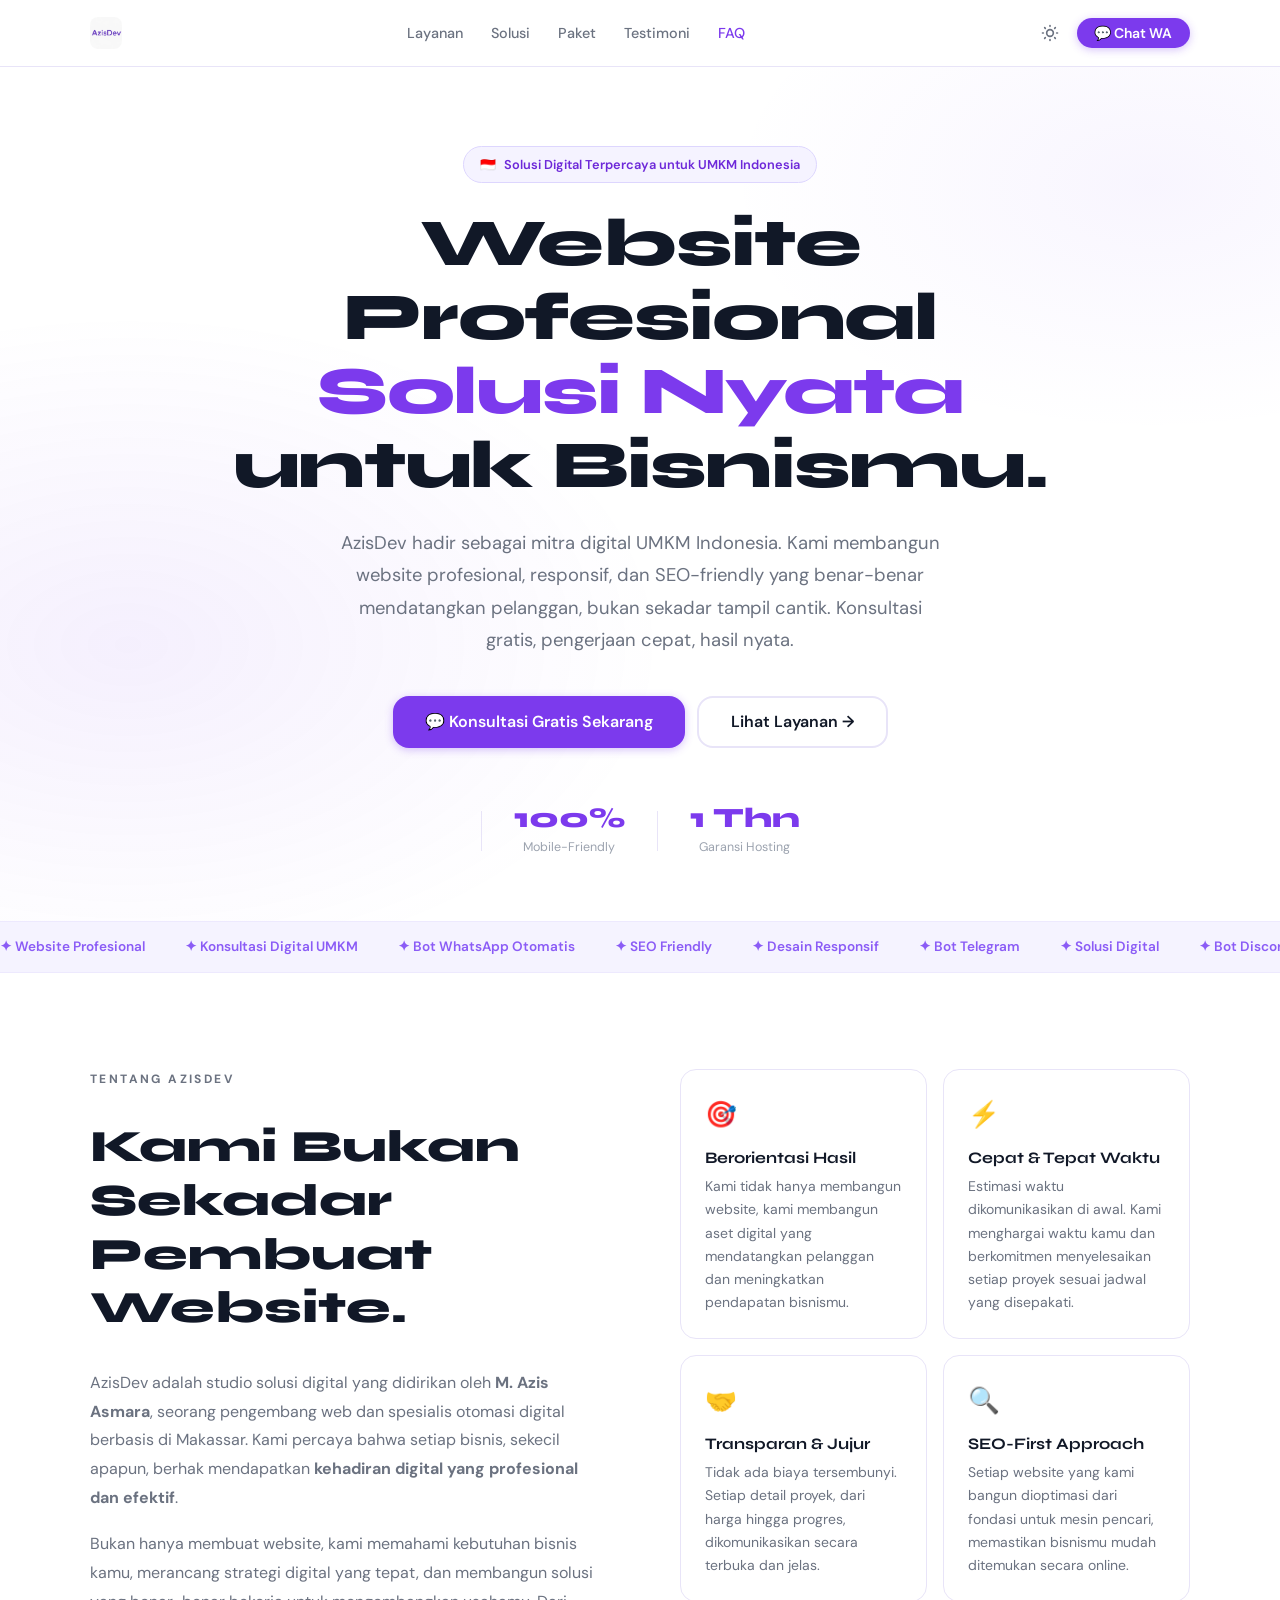
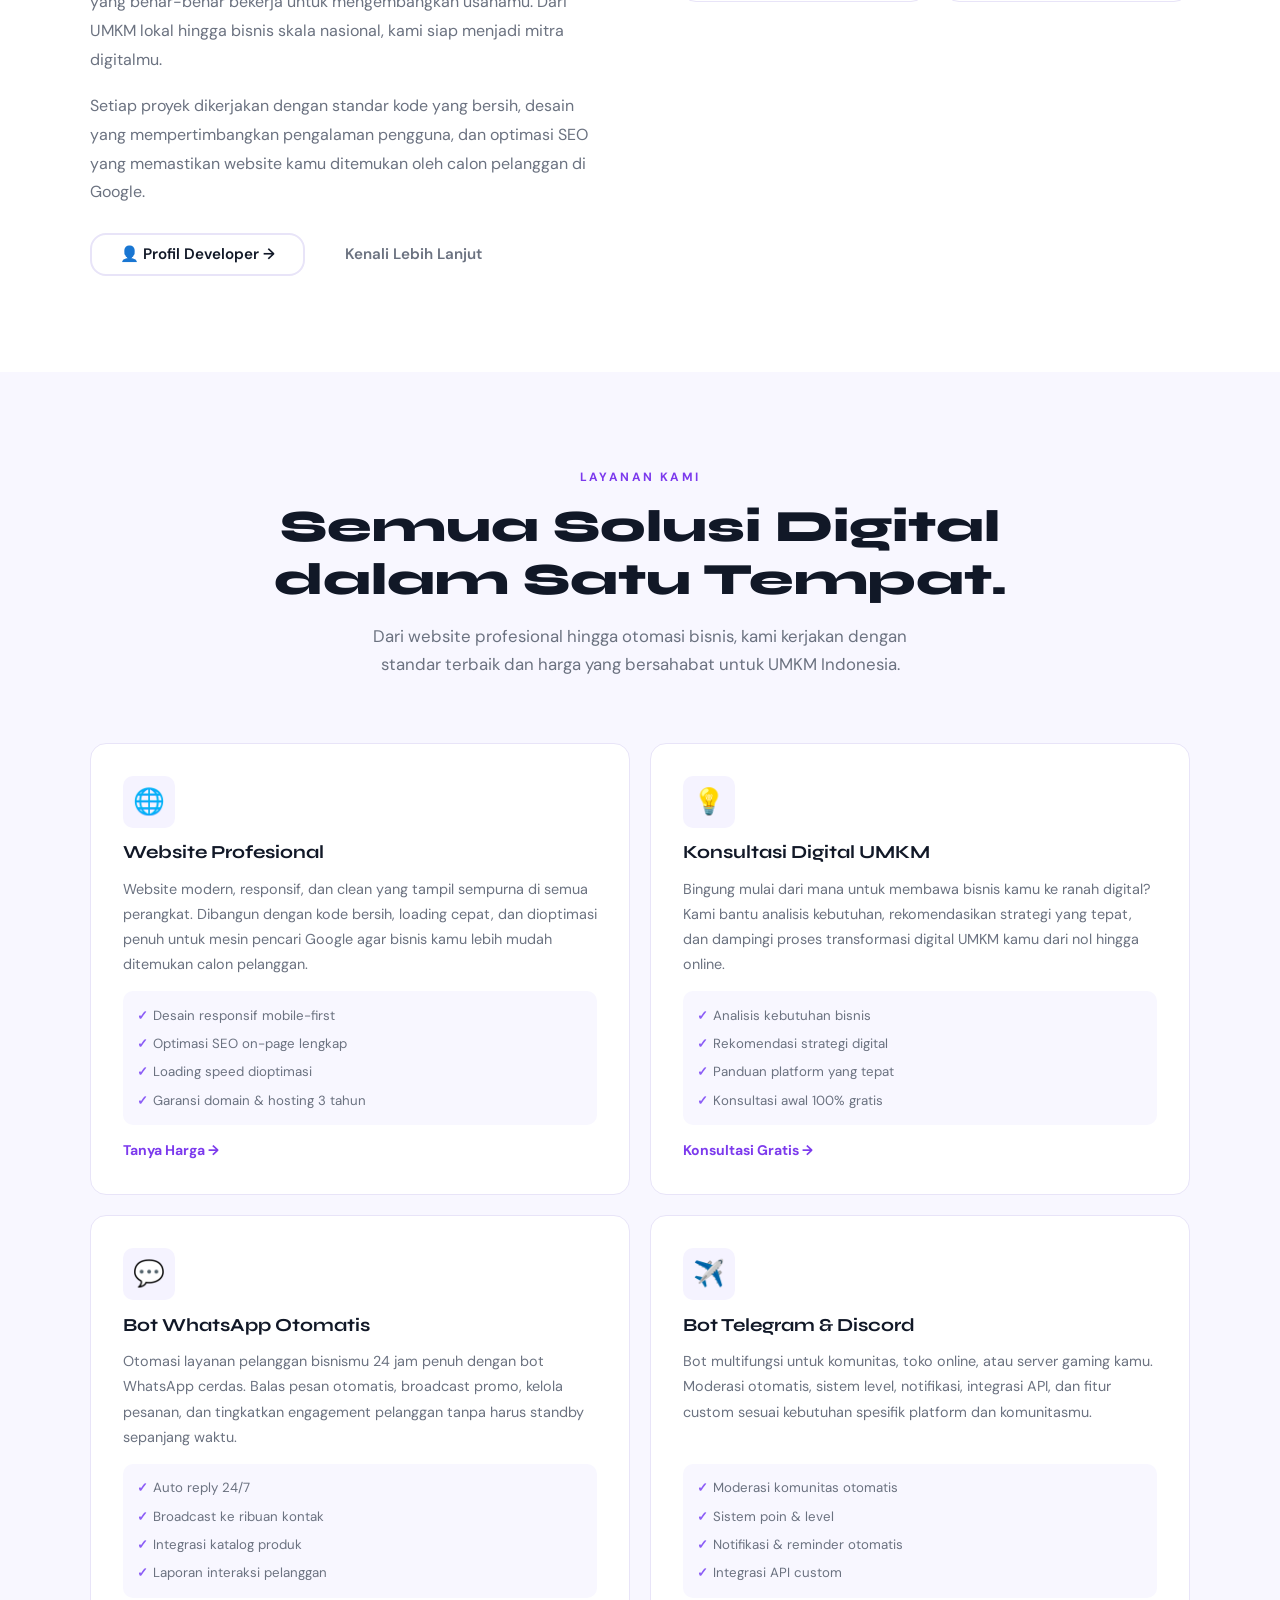
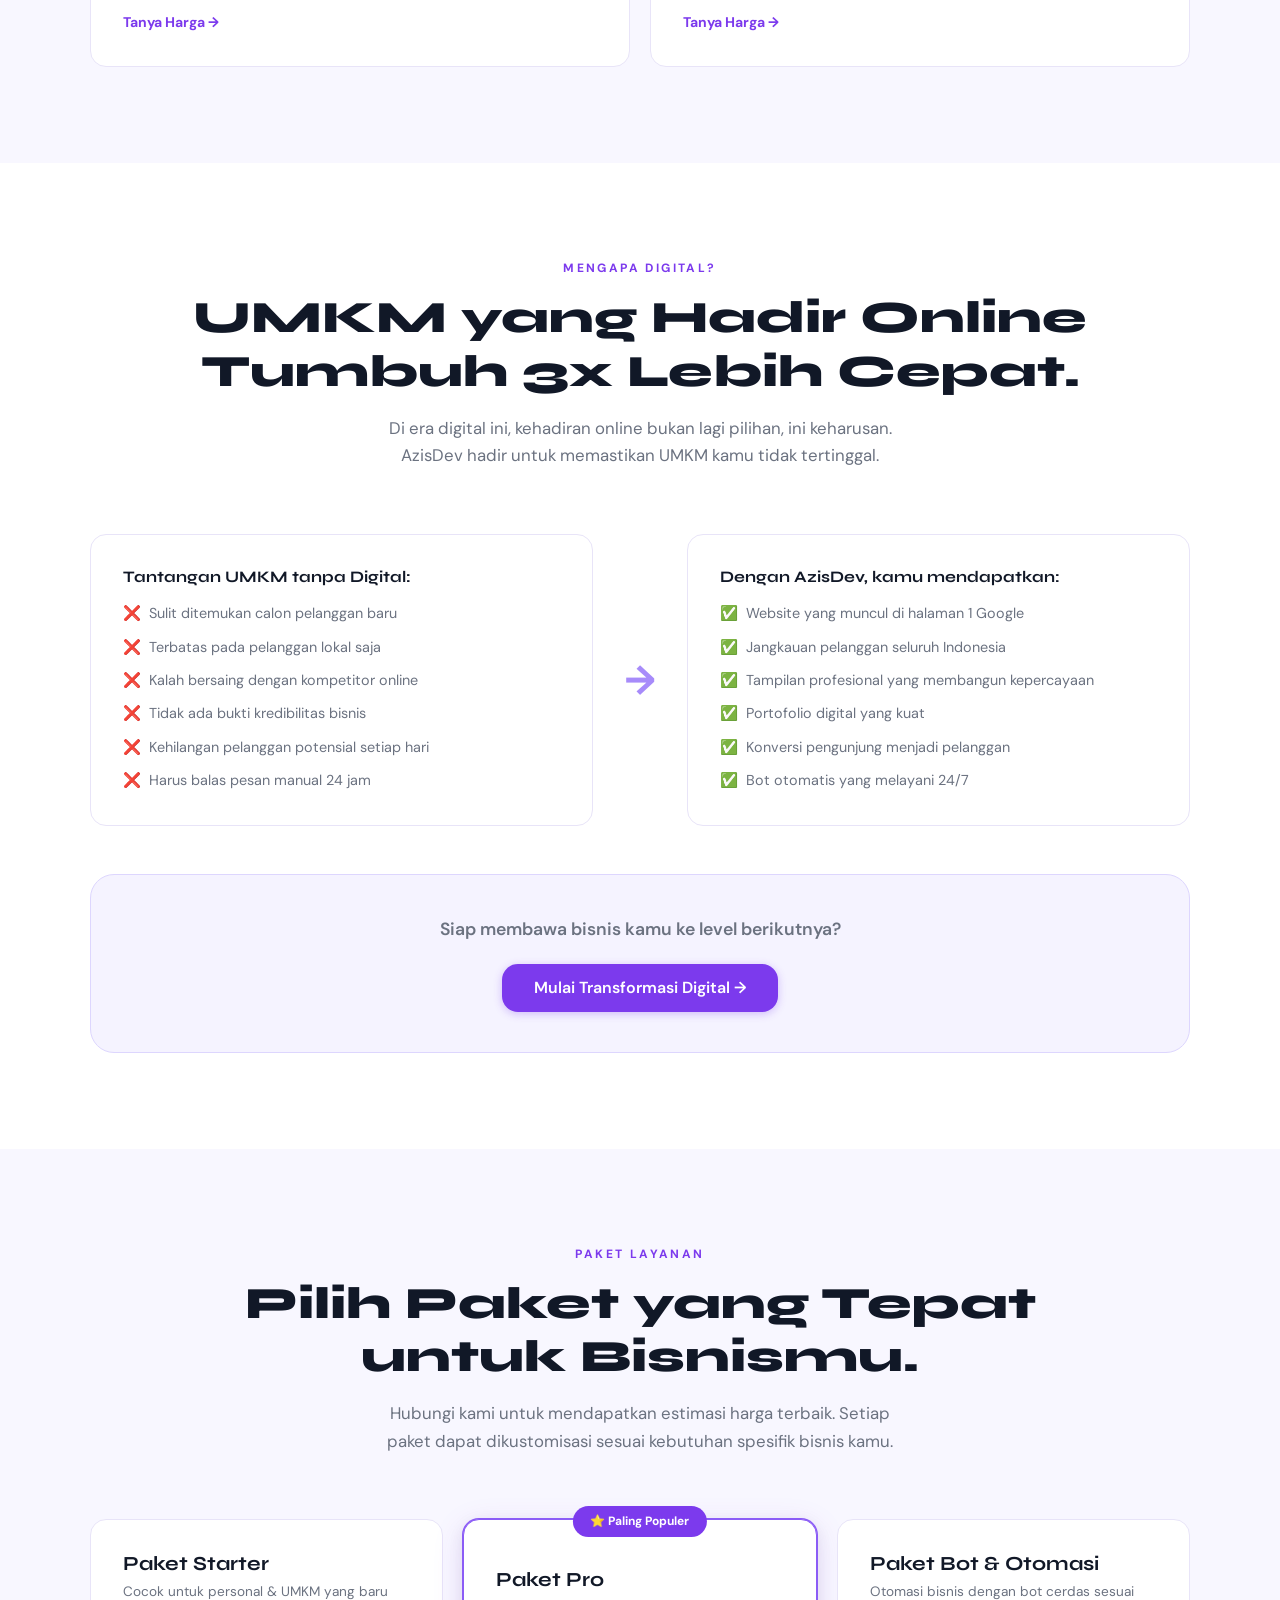
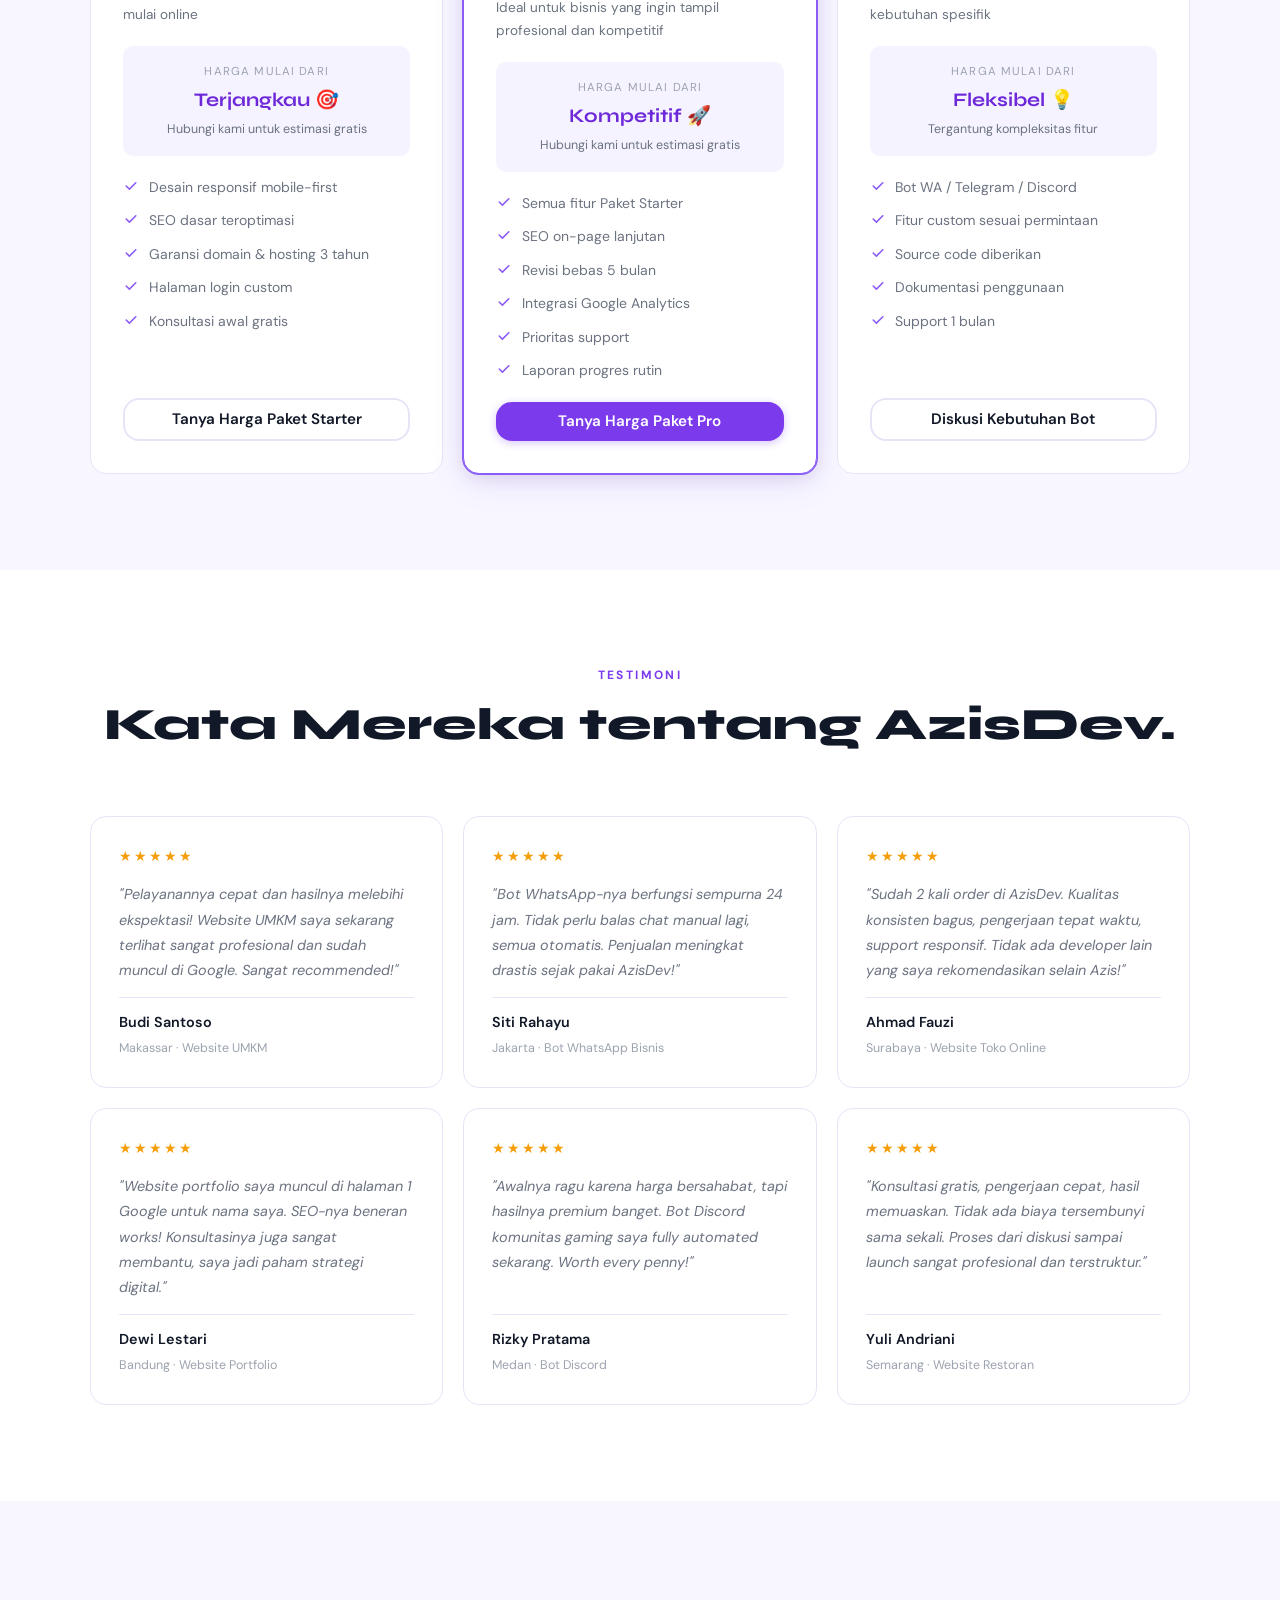
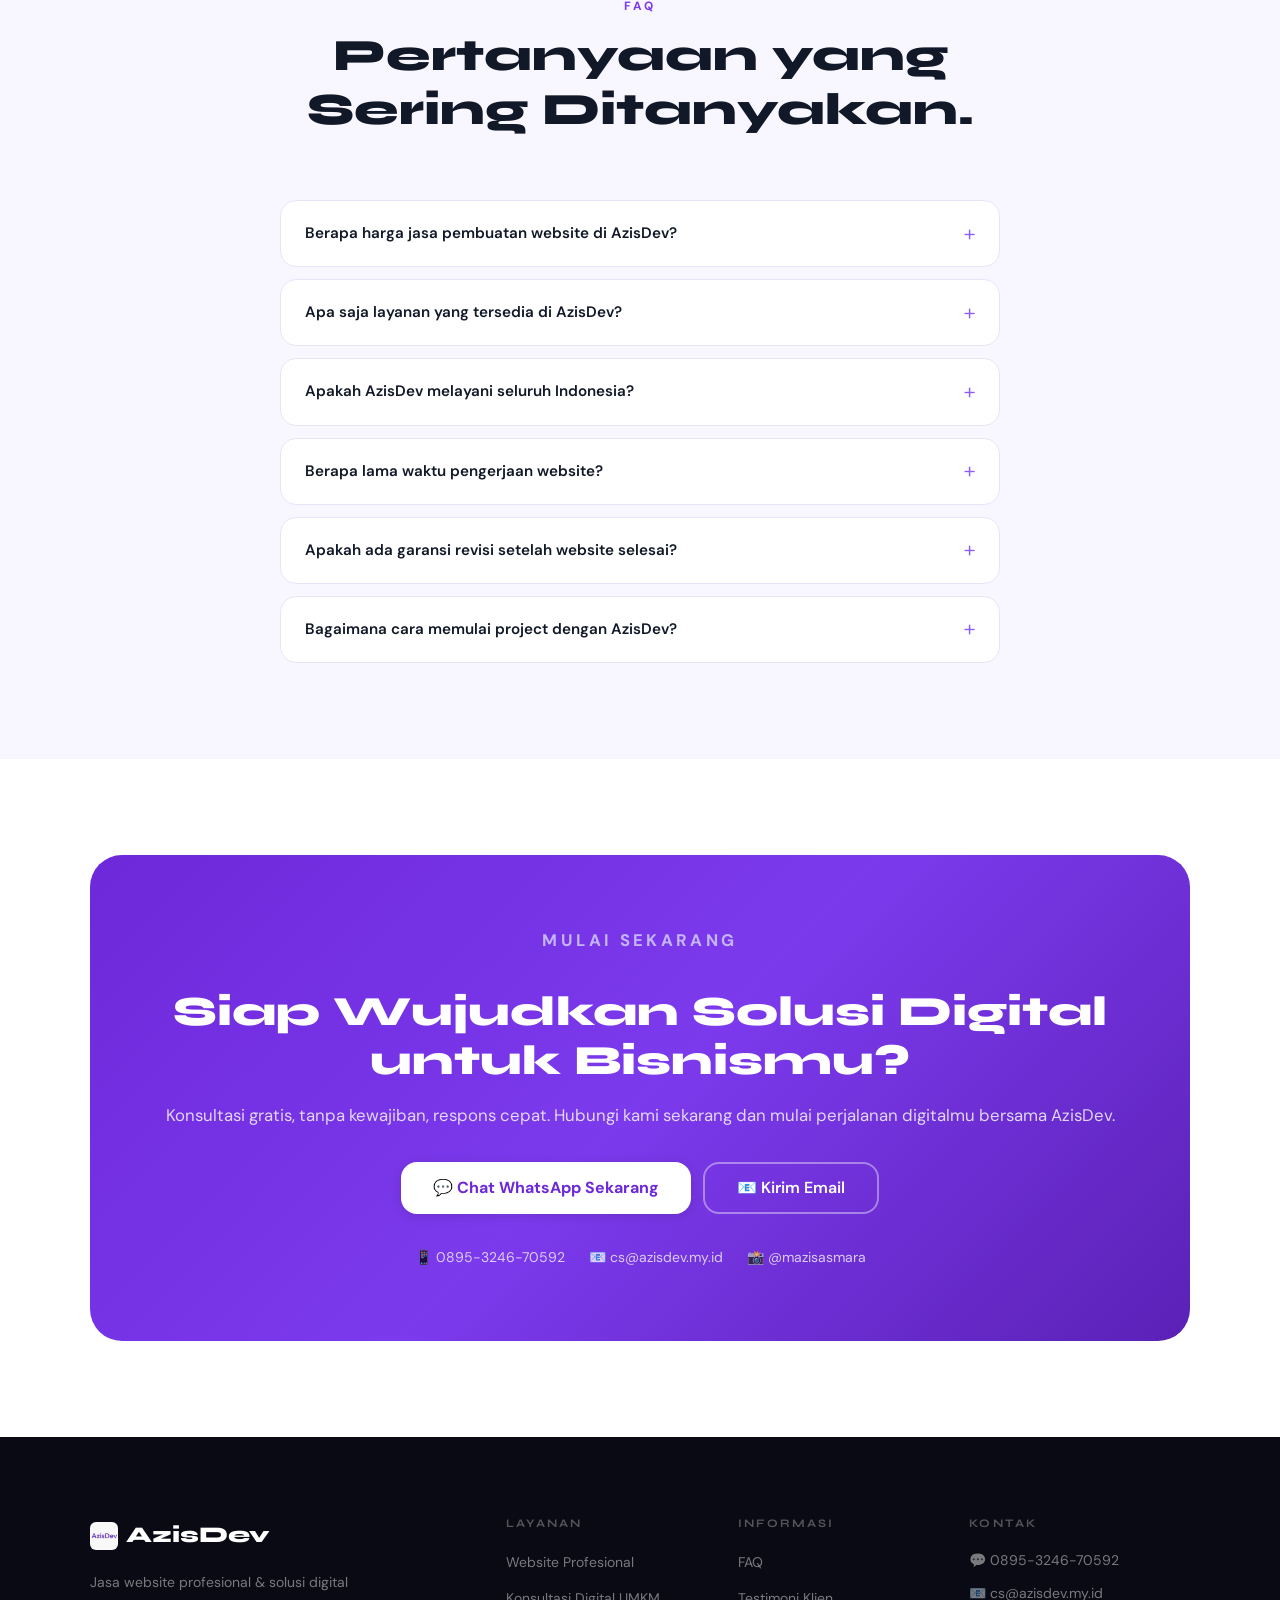
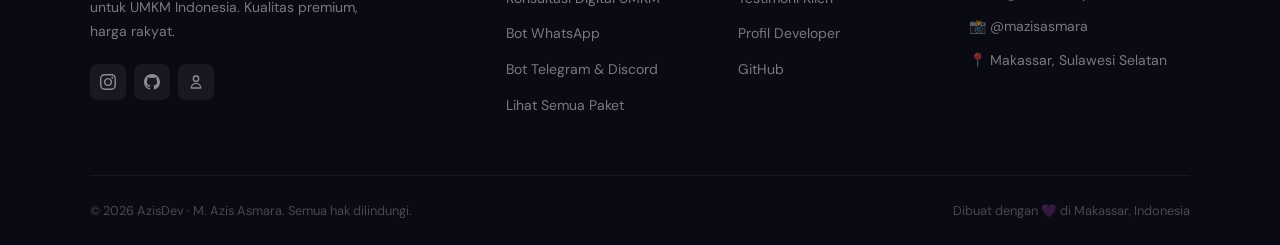
==== commit 71efa931: "feat: Enhance SEO by standardizing email and improving footer navigation" ====
--- a/index.html
+++ b/index.html
@@ -747,10 +747,10 @@
       <nav class="footer__nav" aria-label="Navigasi layanan">
         <h3>Layanan</h3>
         <ul role="list">
-          <li><a href="#layanan">Website Profesional</a></li>
-          <li><a href="#layanan">Konsultasi Digital UMKM</a></li>
-          <li><a href="#layanan">Bot WhatsApp</a></li>
-          <li><a href="#layanan">Bot Telegram & Discord</a></li>
+          <li><a href="#svc1">Website Profesional</a></li>
+          <li><a href="#svc2">Konsultasi Digital UMKM</a></li>
+          <li><a href="#svc3">Bot WhatsApp</a></li>
+          <li><a href="#svc4">Bot Telegram & Discord</a></li>
           <li><a href="#paket">Lihat Semua Paket</a></li>
         </ul>
       </nav>
@@ -769,7 +769,7 @@
         <h3>Kontak</h3>
         <address>
           <p><a href="https://wa.me/62895324670592" target="_blank" rel="noopener noreferrer">💬 0895-3246-70592</a></p>
-          <p><a href="mailto:muhammadAzis070409@gmail.com">📧 muhammadAzis070409@gmail.com</a></p>
+          <p><a href="mailto:cs@azisdev.my.id">📧 cs@azisdev.my.id</a></p>
           <p><a href="https://www.instagram.com/mazisasmara" target="_blank" rel="noopener noreferrer">📸 @mazisasmara</a></p>
           <p>📍 Makassar, Sulawesi Selatan</p>
         </address>
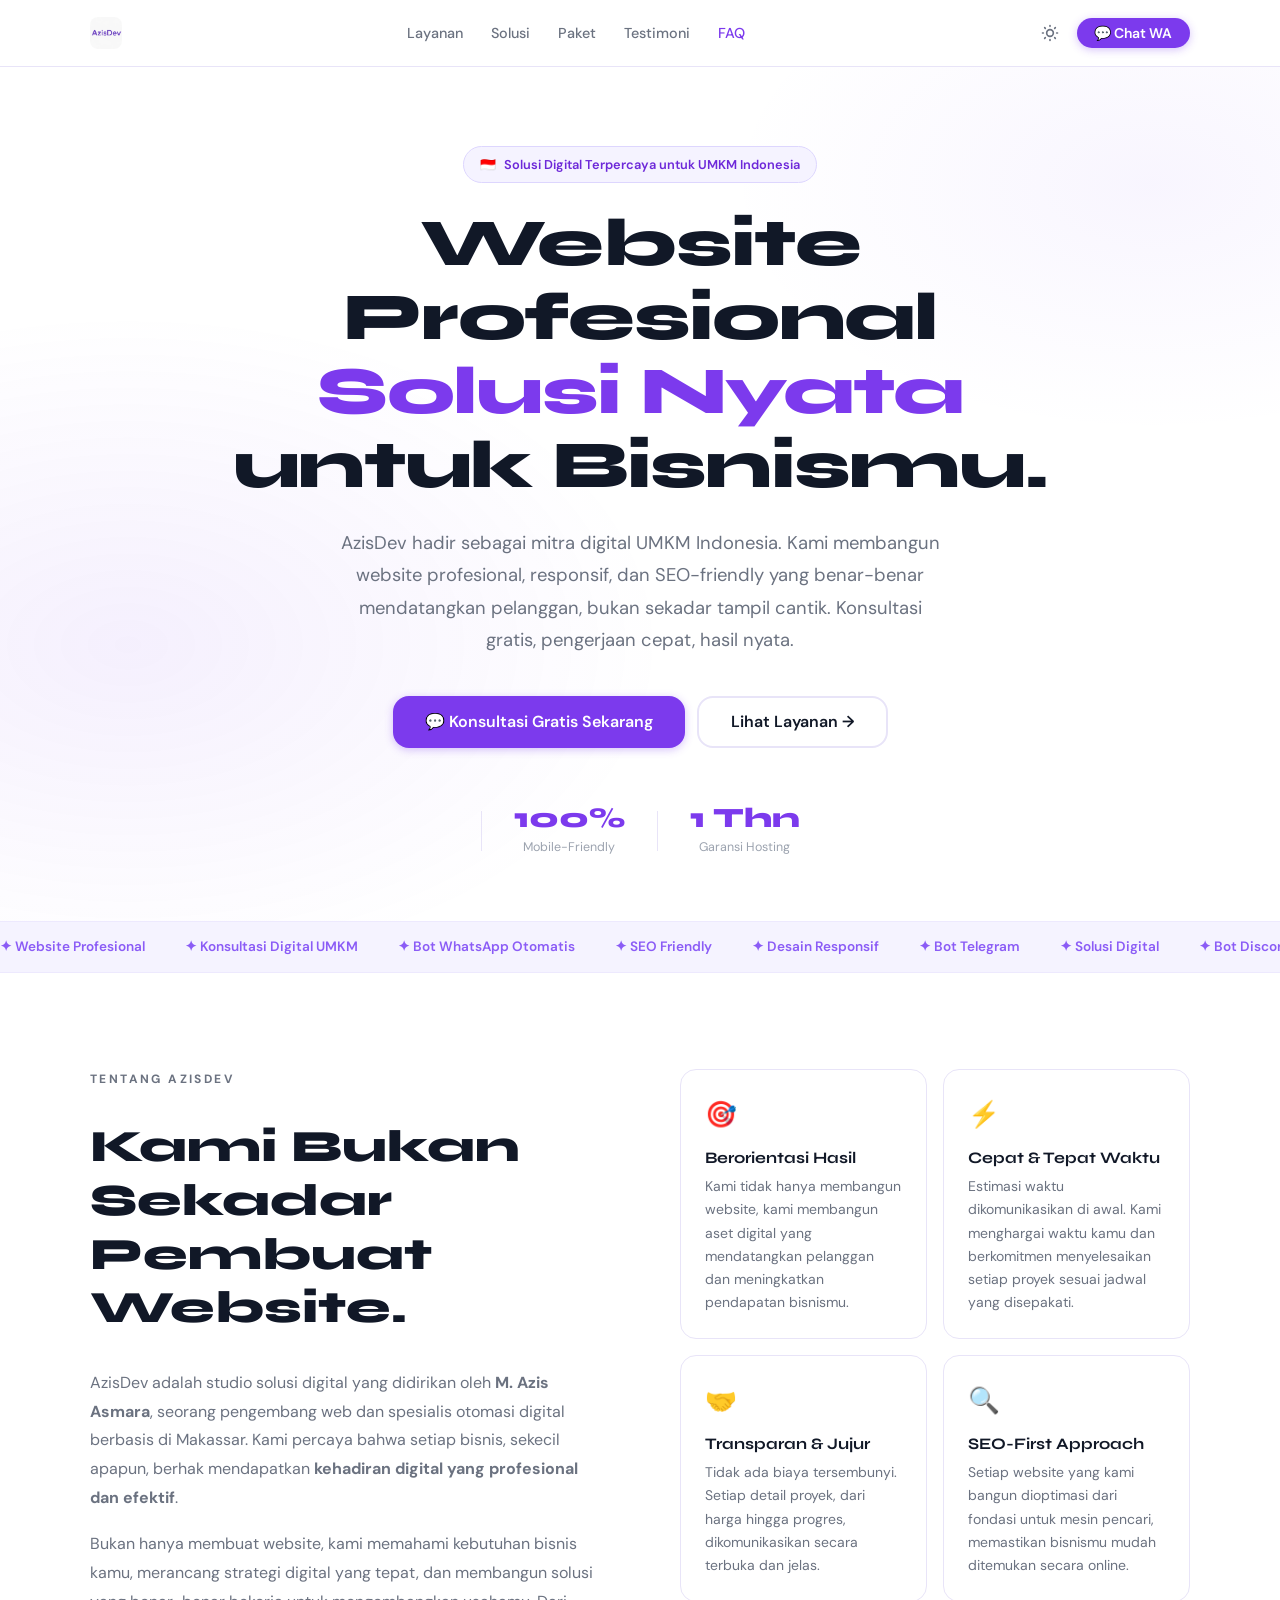
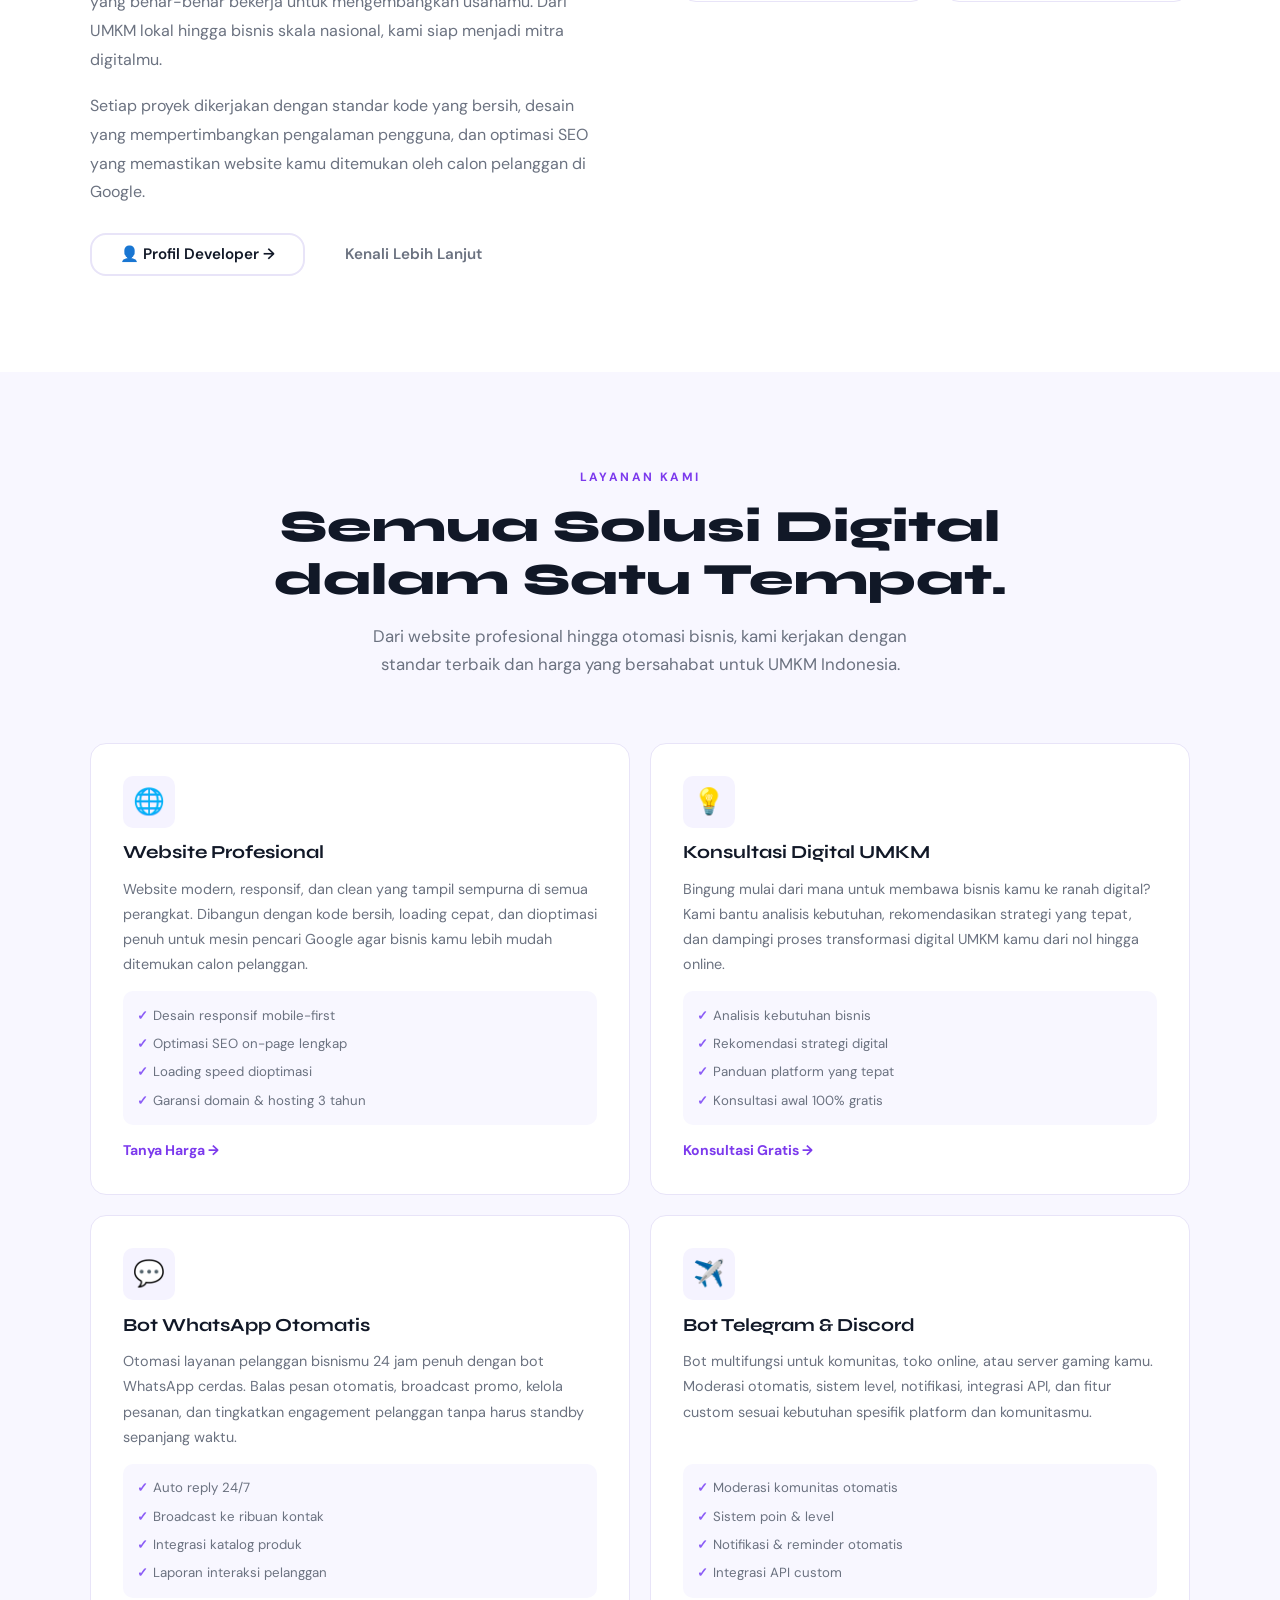
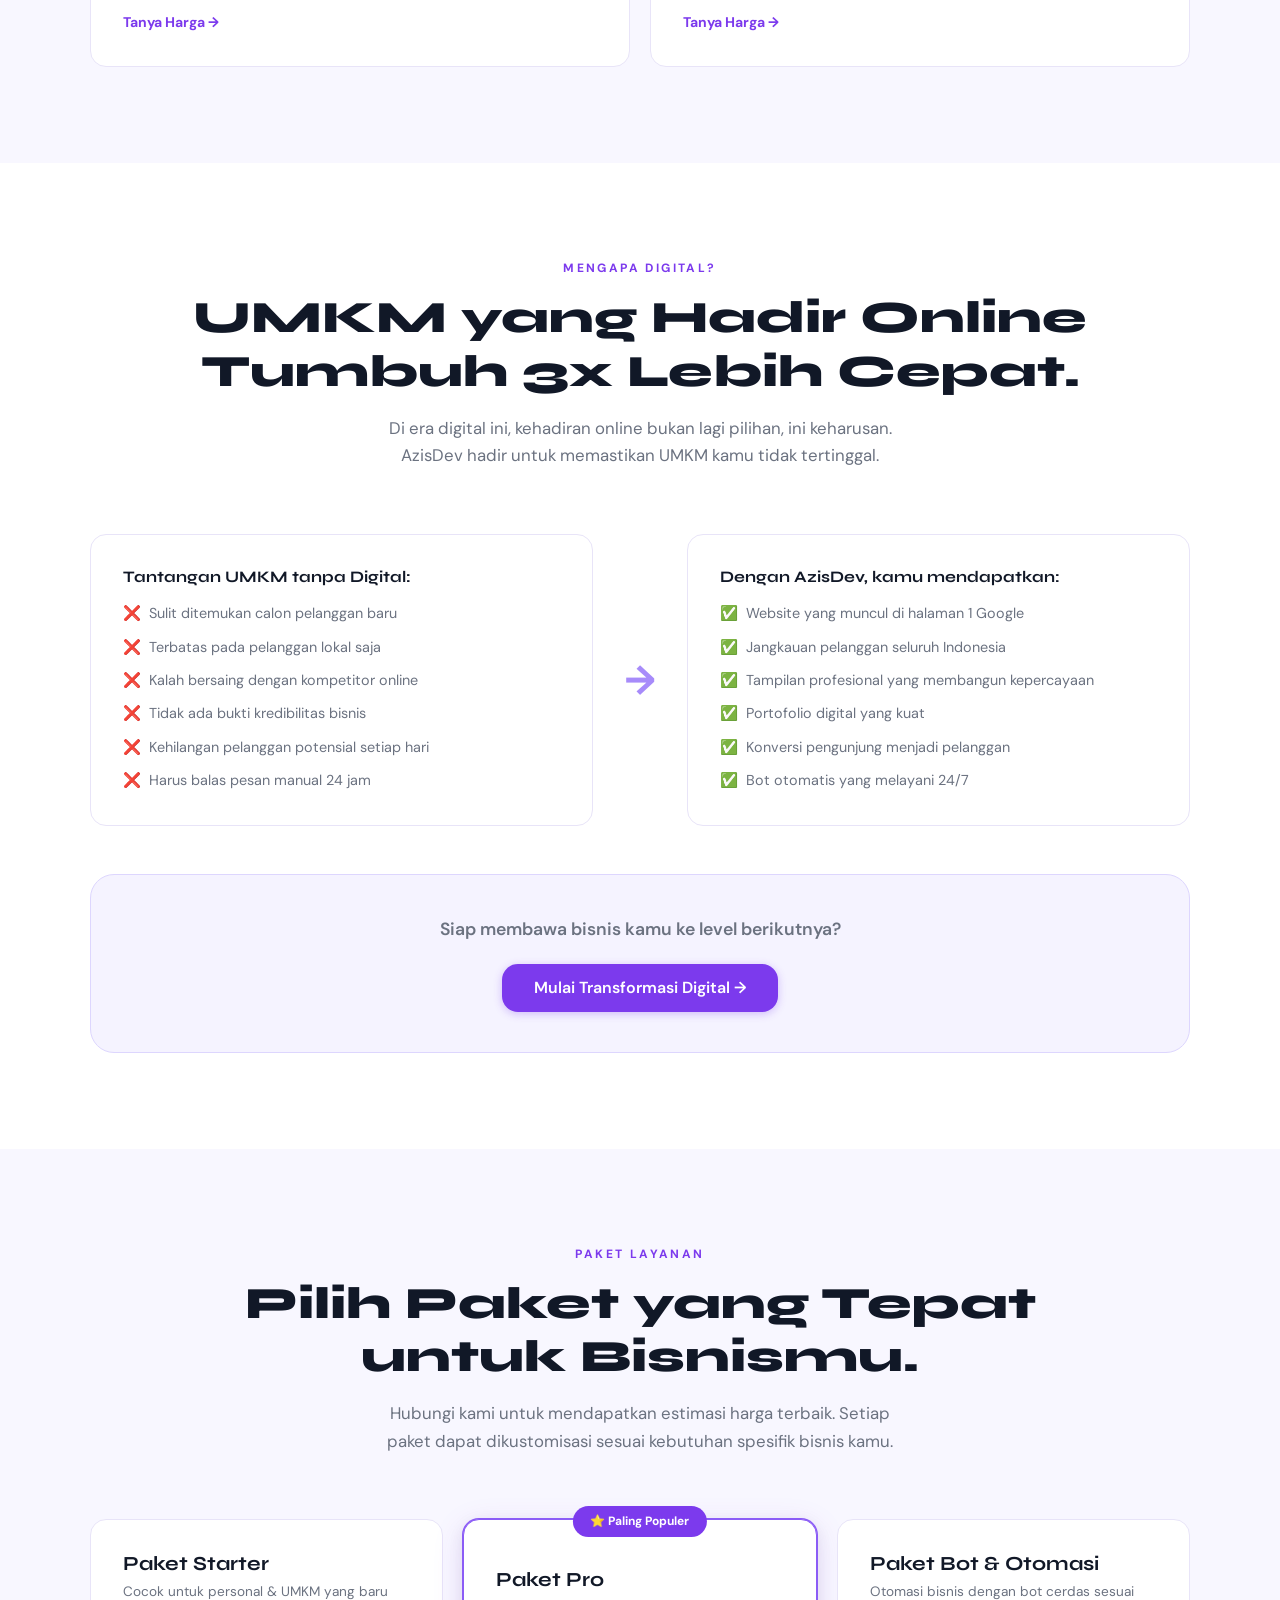
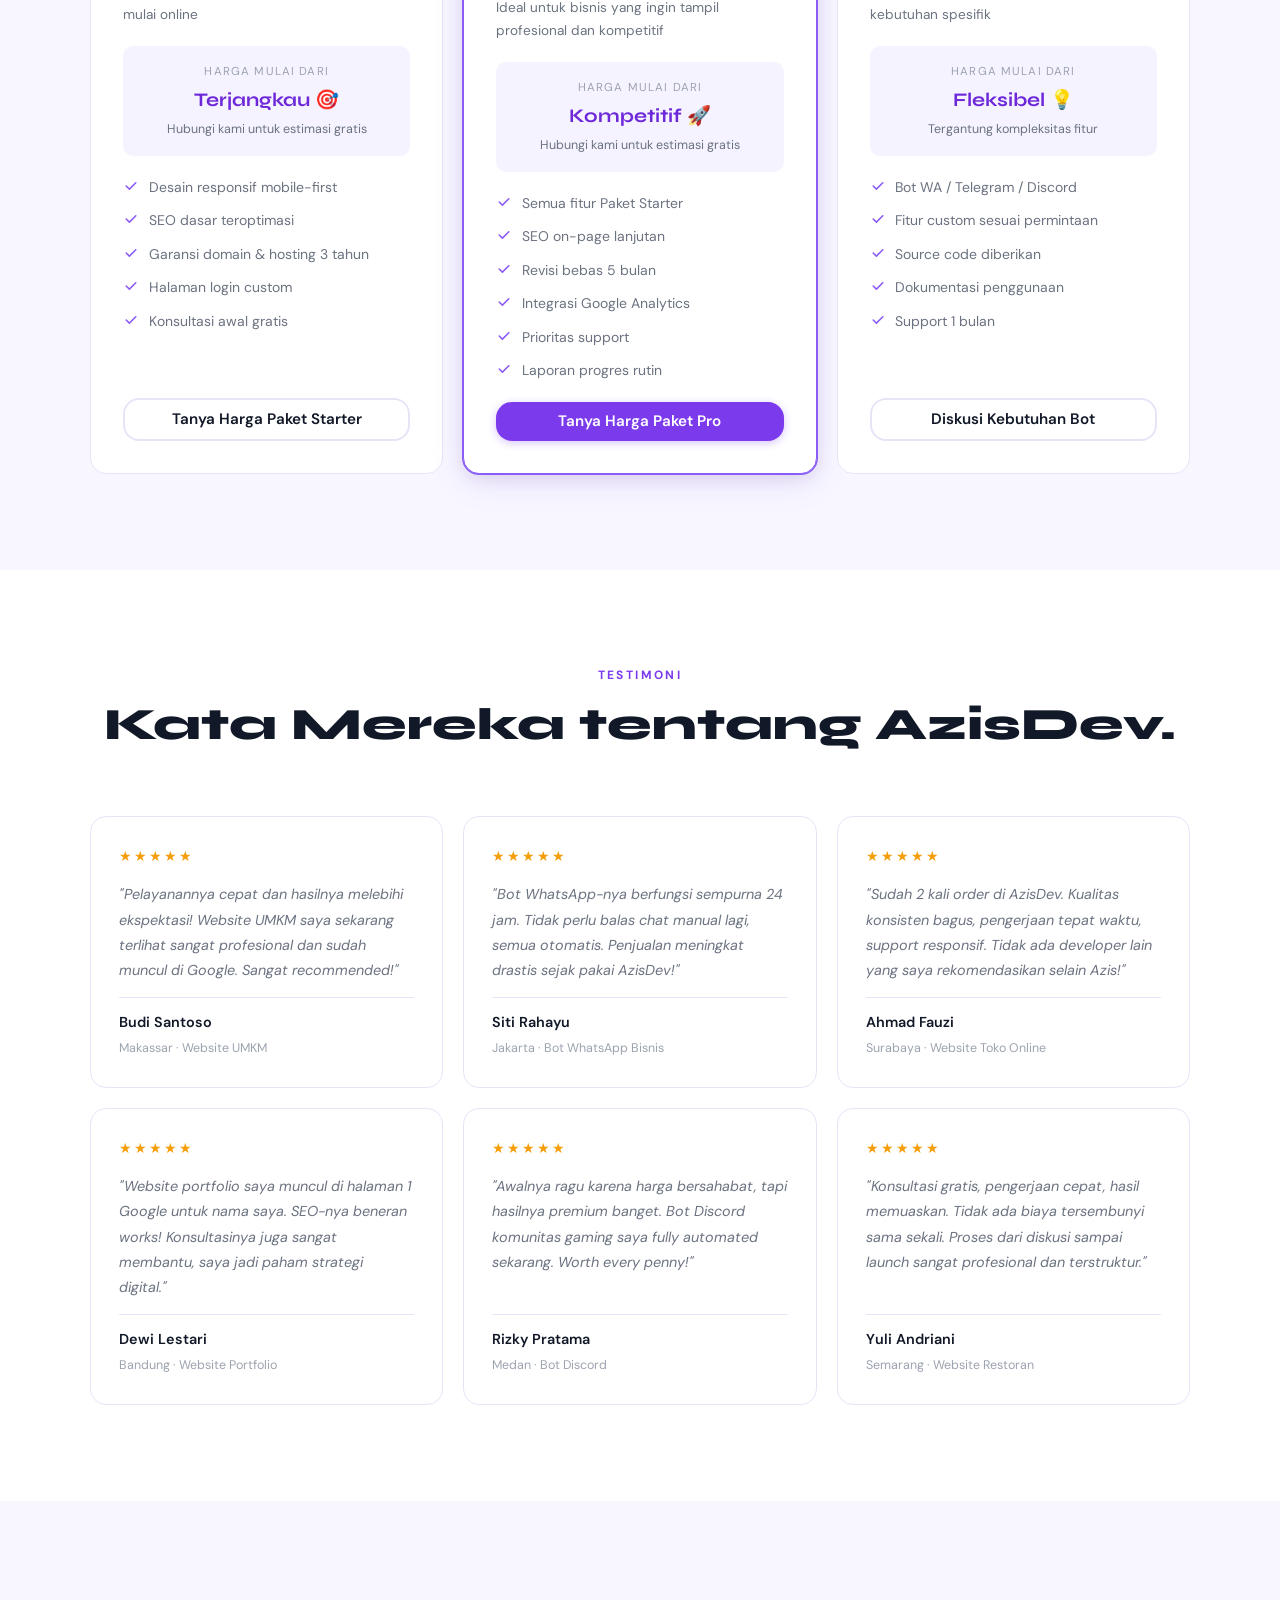
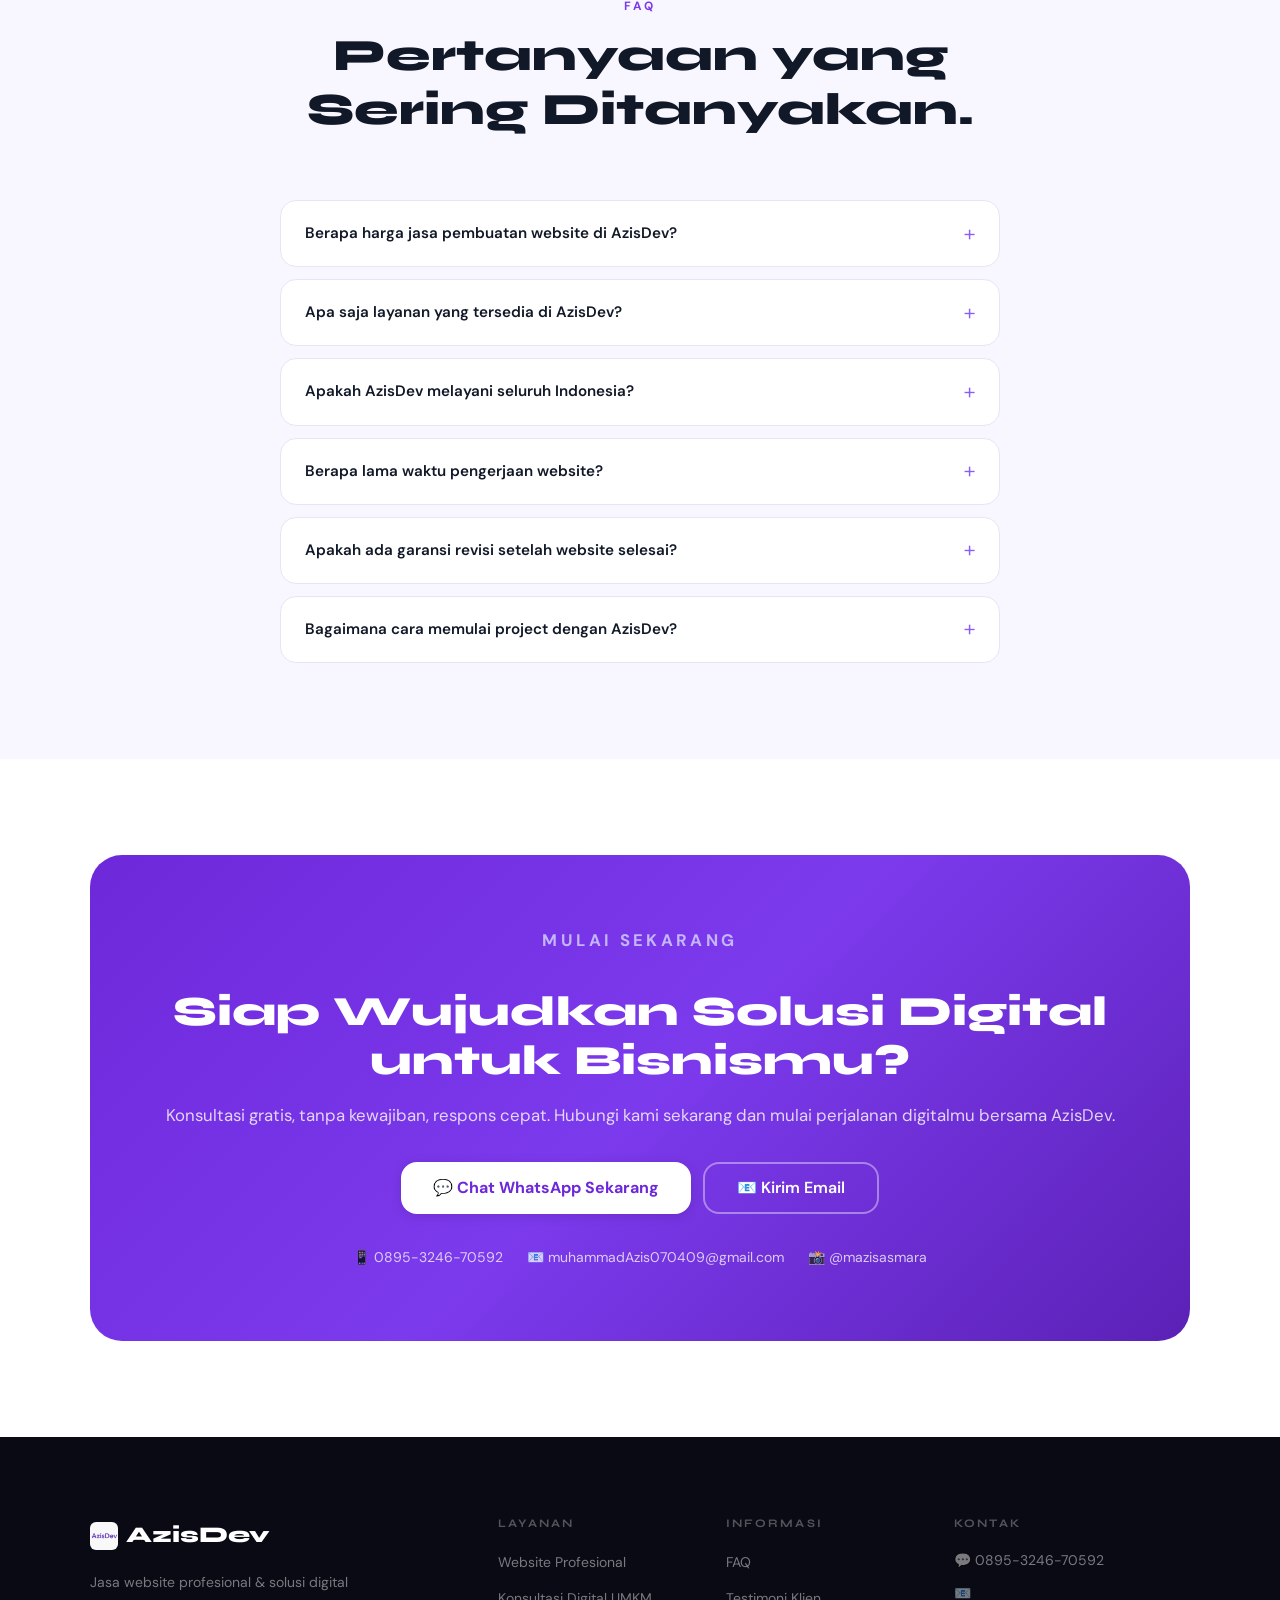
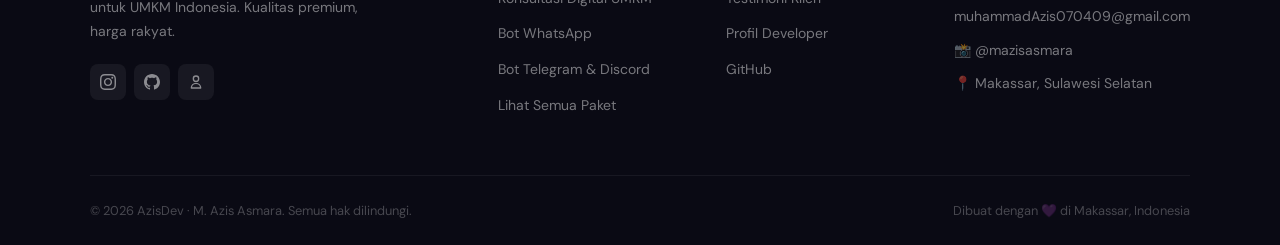
==== commit 8fbf9bc7: "Update email & mailto" ====
--- a/index.html
+++ b/index.html
@@ -57,9 +57,15 @@
   <!-- ═══════════════════════════════════════════════
        FAVICON
   ═══════════════════════════════════════════════ -->
-  <link rel="icon" type="image/webp" href="/img/logo.webp">
-  <link rel="apple-touch-icon" href="/img/logo.webp">
-  <link rel="shortcut icon" href="/img/logo.webp">
+  <link rel="apple-touch-icon" sizes="180x180" href="/img/favicon_io/apple-touch-icon.png">
+  <link rel="icon" type="image/png" sizes="32x32" href="/img/favicon_io/favicon-32x32.png">
+  <link rel="icon" type="image/png" sizes="16x16" href="/img/favicon_io/favicon-16x16.png">
+  <link rel="manifest" href="/img/favicon_io/site.webmanifest">
+  <link rel="mask-icon" href="/img/favicon_io/safari-pinned-tab.svg" color="#5bbad5">
+  <link rel="shortcut icon" href="/img/favicon_io/favicon.ico">
+  <meta name="msapplication-TileColor" content="#da532c">
+  <meta name="msapplication-config" content="/img/favicon_io/browserconfig.xml">
+  <meta name="theme-color" content="#ffffff">
 
   <!-- ═══════════════════════════════════════════════
        SCHEMA.ORG STRUCTURED DATA
@@ -96,7 +102,7 @@
           ]
         },
         "telephone": "+62895324670592",
-        "email": "cs@azisdev.my.id",
+        "email": "muhammadAzis070409@gmail.com",
         "address": {
           "@type": "PostalAddress",
           "addressLocality": "Makassar",
@@ -703,13 +709,13 @@
           <a href="https://wa.me/62895324670592?text=Halo%20AzisDev%2C%20saya%20siap%20memulai%20project%20digital%20saya" class="btn btn--white btn--lg" target="_blank" rel="noopener noreferrer">
             💬 Chat WhatsApp Sekarang
           </a>
-          <a href="mailto:cs@azisdev.my.id" class="btn btn--outline-white btn--lg">
+          <a href="mailto:muhammadAzis070409@gmail.com" class="btn btn--outline-white btn--lg">
             📧 Kirim Email
           </a>
         </div>
         <div class="cta-final__contacts" aria-label="Informasi kontak AzisDev">
           <a href="https://wa.me/62895324670592" target="_blank" rel="noopener noreferrer" aria-label="WhatsApp AzisDev">📱 0895-3246-70592</a>
-          <a href="mailto:cs@azisdev.my.id" aria-label="Email AzisDev">📧 cs@azisdev.my.id</a>
+          <a href="mailto:muhammadAzis070409@gmail.com" aria-label="Email AzisDev">📧 muhammadAzis070409@gmail.com</a>
           <a href="https://www.instagram.com/mazisasmara" target="_blank" rel="noopener noreferrer" aria-label="Instagram M. Azis Asmara">📸 @mazisasmara</a>
         </div>
       </div>
@@ -769,7 +775,7 @@
         <h3>Kontak</h3>
         <address>
           <p><a href="https://wa.me/62895324670592" target="_blank" rel="noopener noreferrer">💬 0895-3246-70592</a></p>
-          <p><a href="mailto:cs@azisdev.my.id">📧 cs@azisdev.my.id</a></p>
+          <p><a href="mailto:muhammadAzis070409@gmail.com">📧 muhammadAzis070409@gmail.com</a></p>
           <p><a href="https://www.instagram.com/mazisasmara" target="_blank" rel="noopener noreferrer">📸 @mazisasmara</a></p>
           <p>📍 Makassar, Sulawesi Selatan</p>
         </address>
